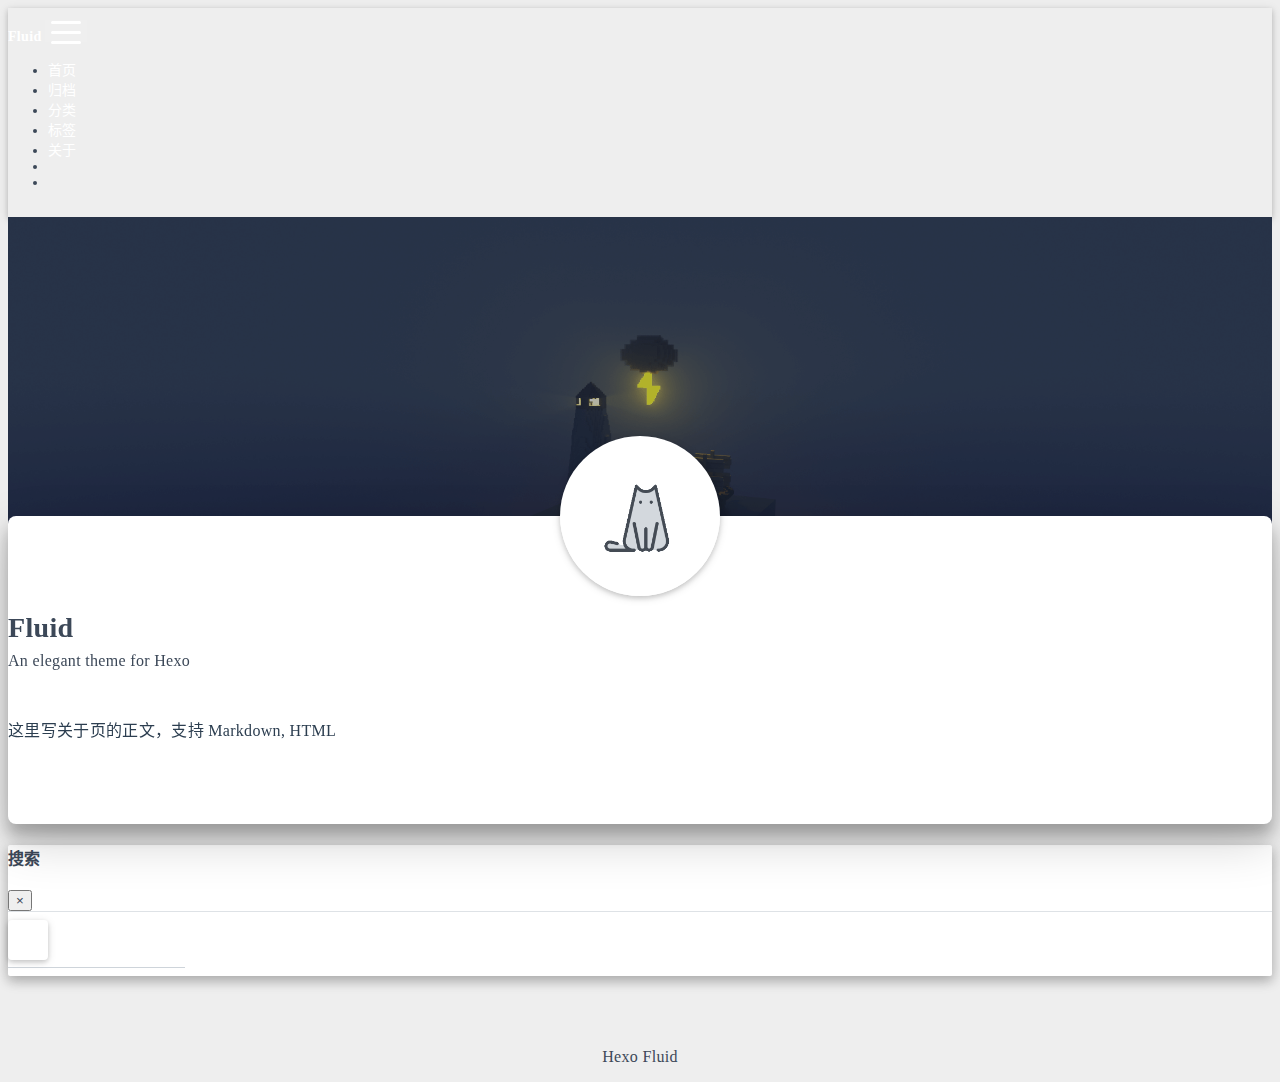
==== about/index.html @ c7fcbae7 "Site updated: 2025-04-04 10:59:00" ====
<!DOCTYPE html>
<html lang="zh-CN" data-default-color-scheme=auto>



<head>
  <meta charset="UTF-8">

  <link rel="apple-touch-icon" sizes="76x76" href="/img/fluid.png">
  <link rel="icon" href="/img/fluid.png">
  

  <meta name="viewport" content="width=device-width, initial-scale=1.0, maximum-scale=5.0, shrink-to-fit=no">
  <meta http-equiv="x-ua-compatible" content="ie=edge">
  
  <meta name="theme-color" content="#2f4154">
  <meta name="author" content="John Doe">
  <meta name="keywords" content="">
  
    <meta name="description" content="这里写关于页的正文，支持 Markdown, HTML">
<meta property="og:type" content="website">
<meta property="og:title" content="关于">
<meta property="og:url" content="http://lingchen0408.github.io/about/index.html">
<meta property="og:site_name" content="Hexo">
<meta property="og:description" content="这里写关于页的正文，支持 Markdown, HTML">
<meta property="og:locale" content="zh_CN">
<meta property="article:published_time" content="2020-02-23T11:20:33.000Z">
<meta property="article:modified_time" content="2025-04-04T02:58:49.029Z">
<meta property="article:author" content="John Doe">
<meta name="twitter:card" content="summary_large_image">
  
  
  
  <title>关于 - Hexo</title>

  <link  rel="stylesheet" href="https://lib.baomitu.com/twitter-bootstrap/4.6.1/css/bootstrap.min.css" />



  <link  rel="stylesheet" href="https://lib.baomitu.com/github-markdown-css/4.0.0/github-markdown.min.css" />

  <link  rel="stylesheet" href="https://lib.baomitu.com/hint.css/2.7.0/hint.min.css" />

  <link  rel="stylesheet" href="https://lib.baomitu.com/fancybox/3.5.7/jquery.fancybox.min.css" />



<!-- 主题依赖的图标库，不要自行修改 -->
<!-- Do not modify the link that theme dependent icons -->

<link rel="stylesheet" href="//at.alicdn.com/t/c/font_1749284_5i9bdhy70f8.css">



<link rel="stylesheet" href="//at.alicdn.com/t/c/font_1736178_k526ubmyhba.css">


<link  rel="stylesheet" href="/css/main.css" />


  <link id="highlight-css" rel="stylesheet" href="/css/highlight.css" />
  
    <link id="highlight-css-dark" rel="stylesheet" href="/css/highlight-dark.css" />
  




  <script id="fluid-configs">
    var Fluid = window.Fluid || {};
    Fluid.ctx = Object.assign({}, Fluid.ctx)
    var CONFIG = {"hostname":"lingchen0408.github.io","root":"/","version":"1.9.8","typing":{"enable":true,"typeSpeed":70,"cursorChar":"_","loop":false,"scope":[]},"anchorjs":{"enable":true,"element":"h1,h2,h3,h4,h5,h6","placement":"left","visible":"hover","icon":""},"progressbar":{"enable":true,"height_px":3,"color":"#29d","options":{"showSpinner":false,"trickleSpeed":100}},"code_language":{"enable":true,"default":"TEXT"},"copy_btn":true,"image_caption":{"enable":true},"image_zoom":{"enable":true,"img_url_replace":["",""]},"toc":{"enable":true,"placement":"right","headingSelector":"h1,h2,h3,h4,h5,h6","collapseDepth":0},"lazyload":{"enable":true,"loading_img":"/img/loading.gif","onlypost":false,"offset_factor":2},"web_analytics":{"enable":false,"follow_dnt":true,"baidu":null,"google":{"measurement_id":null},"tencent":{"sid":null,"cid":null},"leancloud":{"app_id":null,"app_key":null,"server_url":null,"path":"window.location.pathname","ignore_local":false},"umami":{"src":null,"website_id":null,"domains":null,"start_time":"2024-01-01T00:00:00.000Z","token":null,"api_server":null}},"search_path":"/local-search.xml","include_content_in_search":true};

    if (CONFIG.web_analytics.follow_dnt) {
      var dntVal = navigator.doNotTrack || window.doNotTrack || navigator.msDoNotTrack;
      Fluid.ctx.dnt = dntVal && (dntVal.startsWith('1') || dntVal.startsWith('yes') || dntVal.startsWith('on'));
    }
  </script>
  <script  src="/js/utils.js" ></script>
  <script  src="/js/color-schema.js" ></script>
  


  
<meta name="generator" content="Hexo 7.3.0"></head>


<body>
  

  <header>
    

<div class="header-inner" style="height: 60vh;">
  <nav id="navbar" class="navbar fixed-top  navbar-expand-lg navbar-dark scrolling-navbar">
  <div class="container">
    <a class="navbar-brand" href="/">
      <strong>Fluid</strong>
    </a>

    <button id="navbar-toggler-btn" class="navbar-toggler" type="button" data-toggle="collapse"
            data-target="#navbarSupportedContent"
            aria-controls="navbarSupportedContent" aria-expanded="false" aria-label="Toggle navigation">
      <div class="animated-icon"><span></span><span></span><span></span></div>
    </button>

    <!-- Collapsible content -->
    <div class="collapse navbar-collapse" id="navbarSupportedContent">
      <ul class="navbar-nav ml-auto text-center">
        
          
          
          
          
            <li class="nav-item">
              <a class="nav-link" href="/" target="_self">
                <i class="iconfont icon-home-fill"></i>
                <span>首页</span>
              </a>
            </li>
          
        
          
          
          
          
            <li class="nav-item">
              <a class="nav-link" href="/archives/" target="_self">
                <i class="iconfont icon-archive-fill"></i>
                <span>归档</span>
              </a>
            </li>
          
        
          
          
          
          
            <li class="nav-item">
              <a class="nav-link" href="/categories/" target="_self">
                <i class="iconfont icon-category-fill"></i>
                <span>分类</span>
              </a>
            </li>
          
        
          
          
          
          
            <li class="nav-item">
              <a class="nav-link" href="/tags/" target="_self">
                <i class="iconfont icon-tags-fill"></i>
                <span>标签</span>
              </a>
            </li>
          
        
          
          
          
          
            <li class="nav-item">
              <a class="nav-link" href="/about/" target="_self">
                <i class="iconfont icon-user-fill"></i>
                <span>关于</span>
              </a>
            </li>
          
        
        
          <li class="nav-item" id="search-btn">
            <a class="nav-link" target="_self" href="javascript:;" data-toggle="modal" data-target="#modalSearch" aria-label="Search">
              <i class="iconfont icon-search"></i>
            </a>
          </li>
          
        
        
          <li class="nav-item" id="color-toggle-btn">
            <a class="nav-link" target="_self" href="javascript:;" aria-label="Color Toggle">
              <i class="iconfont icon-dark" id="color-toggle-icon"></i>
            </a>
          </li>
        
      </ul>
    </div>
  </div>
</nav>

  

<div id="banner" class="banner" parallax=true
     style="background: url('/img/default.png') no-repeat center center; background-size: cover;">
  <div class="full-bg-img">
    <div class="mask flex-center" style="background-color: rgba(0, 0, 0, 0.3)">
      <div class="banner-text text-center fade-in-up">
        <div class="h2">
          
            <span id="subtitle" data-typed-text="关于"></span>
          
        </div>

        
      </div>

      
    </div>
  </div>
</div>

</div>

  </header>

  <main>
    
      <div class="container nopadding-x-md">
        <div id="board"
          >
          
            <div class="about-avatar">
              <img src="/img/avatar.png" srcset="/img/loading.gif" lazyload class="img-fluid" alt="avatar">
            </div>
          
          <div class="container">
            <div class="row">
              <div class="col-12 col-md-10 m-auto">
                

<div class="text-center">
  <div class="about-info">
    <div class="about-name">Fluid</div>
    <div class="about-intro">An elegant theme for Hexo</div>
    <div class="about-icons">
      
        
        
        
        <a href=https://github.com class="
           hint--bottom hint--rounded"
           aria-label="GitHub"
           target="_blank"
        >
          <i class="iconfont icon-github-fill" aria-hidden="true"></i>
          
        </a>
      
        
        
        
        <a href=https://douban.com class="
           hint--bottom hint--rounded"
           aria-label="豆瓣"
           target="_blank"
        >
          <i class="iconfont icon-douban-fill" aria-hidden="true"></i>
          
        </a>
      
        
        
        
        <a  class="qr-trigger
           "
           
           target="_self"
        >
          <i class="iconfont icon-wechat-fill" aria-hidden="true"></i>
          
            <img class="qr-img" src="/img/favicon.png" srcset="/img/loading.gif" lazyload alt="qrcode" />
          
        </a>
      
    </div>
  </div>
</div>

<article class="about-content page-content mt-5">
  <div class="markdown-body">
    <p>这里写关于页的正文，支持 Markdown, HTML</p>

  </div>

  
</article>





  



  



  



  



  





              </div>
            </div>
          </div>
        </div>
      </div>
    

    
      <a id="scroll-top-button" aria-label="TOP" href="#" role="button">
        <i class="iconfont icon-arrowup" aria-hidden="true"></i>
      </a>
    

    
      <div class="modal fade" id="modalSearch" tabindex="-1" role="dialog" aria-labelledby="ModalLabel"
     aria-hidden="true">
  <div class="modal-dialog modal-dialog-scrollable modal-lg" role="document">
    <div class="modal-content">
      <div class="modal-header text-center">
        <h4 class="modal-title w-100 font-weight-bold">搜索</h4>
        <button type="button" id="local-search-close" class="close" data-dismiss="modal" aria-label="Close">
          <span aria-hidden="true">&times;</span>
        </button>
      </div>
      <div class="modal-body mx-3">
        <div class="md-form mb-5">
          <input type="text" id="local-search-input" class="form-control validate">
          <label data-error="x" data-success="v" for="local-search-input">关键词</label>
        </div>
        <div class="list-group" id="local-search-result"></div>
      </div>
    </div>
  </div>
</div>

    

    
  </main>

  <footer>
    <div class="footer-inner">
  
    <div class="footer-content">
       <a href="https://hexo.io" target="_blank" rel="nofollow noopener"><span>Hexo</span></a> <i class="iconfont icon-love"></i> <a href="https://github.com/fluid-dev/hexo-theme-fluid" target="_blank" rel="nofollow noopener"><span>Fluid</span></a> 
    </div>
  
  
  
</div>

  </footer>

  <!-- Scripts -->
  
  <script  src="https://lib.baomitu.com/nprogress/0.2.0/nprogress.min.js" ></script>
  <link  rel="stylesheet" href="https://lib.baomitu.com/nprogress/0.2.0/nprogress.min.css" />

  <script>
    NProgress.configure({"showSpinner":false,"trickleSpeed":100})
    NProgress.start()
    window.addEventListener('load', function() {
      NProgress.done();
    })
  </script>


<script  src="https://lib.baomitu.com/jquery/3.6.4/jquery.min.js" ></script>
<script  src="https://lib.baomitu.com/twitter-bootstrap/4.6.1/js/bootstrap.min.js" ></script>
<script  src="/js/events.js" ></script>
<script  src="/js/plugins.js" ></script>


  <script  src="https://lib.baomitu.com/typed.js/2.0.12/typed.min.js" ></script>
  <script>
    (function (window, document) {
      var typing = Fluid.plugins.typing;
      var subtitle = document.getElementById('subtitle');
      if (!subtitle || !typing) {
        return;
      }
      var text = subtitle.getAttribute('data-typed-text');
      
        typing(text);
      
    })(window, document);
  </script>




  
    <script  src="/js/img-lazyload.js" ></script>
  




  <script src=https://lib.baomitu.com/clipboard.js/2.0.11/clipboard.min.js></script>

  <script>Fluid.plugins.codeWidget();</script>


  
<script>
  Fluid.utils.createScript('https://lib.baomitu.com/anchor-js/5.0.0/anchor.min.js', function() {
    window.anchors.options = {
      placement: CONFIG.anchorjs.placement,
      visible  : CONFIG.anchorjs.visible
    };
    if (CONFIG.anchorjs.icon) {
      window.anchors.options.icon = CONFIG.anchorjs.icon;
    }
    var el = (CONFIG.anchorjs.element || 'h1,h2,h3,h4,h5,h6').split(',');
    var res = [];
    for (var item of el) {
      res.push('.markdown-body > ' + item.trim());
    }
    if (CONFIG.anchorjs.placement === 'left') {
      window.anchors.options.class = 'anchorjs-link-left';
    }
    window.anchors.add(res.join(', '));

    Fluid.events.registerRefreshCallback(function() {
      if ('anchors' in window) {
        anchors.removeAll();
        var el = (CONFIG.anchorjs.element || 'h1,h2,h3,h4,h5,h6').split(',');
        var res = [];
        for (var item of el) {
          res.push('.markdown-body > ' + item.trim());
        }
        if (CONFIG.anchorjs.placement === 'left') {
          anchors.options.class = 'anchorjs-link-left';
        }
        anchors.add(res.join(', '));
      }
    });
  });
</script>


  
<script>
  Fluid.utils.createScript('https://lib.baomitu.com/fancybox/3.5.7/jquery.fancybox.min.js', function() {
    Fluid.plugins.fancyBox();
  });
</script>


  <script>Fluid.plugins.imageCaption();</script>

  <script  src="/js/local-search.js" ></script>





<!-- 主题的启动项，将它保持在最底部 -->
<!-- the boot of the theme, keep it at the bottom -->
<script  src="/js/boot.js" ></script>


  

  <noscript>
    <div class="noscript-warning">博客在允许 JavaScript 运行的环境下浏览效果更佳</div>
  </noscript>
</body>
</html>
---- css/main.css ----
.anchorjs-link {
  text-decoration: none !important;
  transition: opacity 0.2s ease-in-out;
}
.markdown-body h1:hover > .anchorjs-link,
h2:hover > .anchorjs-link,
h3:hover > .anchorjs-link,
h4:hover > .anchorjs-link,
h5:hover > .anchorjs-link,
h6:hover > .anchorjs-link {
  opacity: 1;
}
.banner {
  height: 100%;
  position: relative;
  overflow: hidden;
  cursor: default;
}
.banner .mask {
  position: absolute;
  width: 100%;
  height: 100%;
  background-color: rgba(0,0,0,0.3);
}
.banner[parallax="true"] {
  will-change: transform;
  -webkit-transform-style: preserve-3d;
  -webkit-backface-visibility: hidden;
  transition: transform 0.05s ease-out;
}
@media (max-width: 100vh) {
  .header-inner {
    max-height: 100vw;
  }
  #board {
    margin-top: -1rem !important;
  }
}
@media (max-width: 79.99vh) {
  .scroll-down-bar {
    display: none;
  }
}
#board {
  position: relative;
  margin-top: -2rem;
  padding: 3rem 0;
  background-color: var(--board-bg-color);
  transition: background-color 0.2s ease-in-out;
  border-radius: 0.5rem;
  z-index: 3;
  -webkit-box-shadow: 0 12px 15px 0 rgba(0,0,0,0.24), 0 17px 50px 0 rgba(0,0,0,0.19);
  box-shadow: 0 12px 15px 0 rgba(0,0,0,0.24), 0 17px 50px 0 rgba(0,0,0,0.19);
}
.code-widget {
  display: inline-block;
  background-color: transparent;
  font-size: 0.75rem;
  line-height: 1;
  font-weight: bold;
  padding: 0.3rem 0.1rem 0.1rem 0.1rem;
  position: absolute;
  right: 0.45rem;
  top: 0.15rem;
  z-index: 1;
}
.code-widget-light {
  color: #999;
}
.code-widget-dark {
  color: #bababa;
}
.copy-btn {
  cursor: pointer;
  user-select: none;
  -webkit-appearance: none;
  outline: none;
}
.copy-btn > i {
  font-size: 0.75rem !important;
  font-weight: 400;
  margin-right: 0.15rem;
  opacity: 0;
  transition: opacity 0.2s ease-in-out;
}
.markdown-body pre:hover > .copy-btn > i {
  opacity: 0.9;
}
.markdown-body pre:hover > .copy-btn,
.markdown-body pre:not(:hover) > .copy-btn {
  outline: none;
}
.license-box {
  background-color: rgba(27,31,35,0.05);
  transition: background-color 0.2s ease-in-out;
  border-radius: 4px;
  font-size: 0.9rem;
  overflow: hidden;
  padding: 1.25rem;
  position: relative;
  z-index: 1;
}
.license-box .license-icon {
  position: absolute;
  top: 50%;
  left: 100%;
}
.license-box .license-icon::after {
  content: "\e8e4";
  font-size: 12.5rem;
  line-height: 1;
  opacity: 0.1;
  position: relative;
  left: -0.85em;
  bottom: 0.5em;
  z-index: -1;
}
.license-box .license-title {
  margin-bottom: 1rem;
}
.license-box .license-title div:nth-child(1) {
  line-height: 1.2;
  margin-bottom: 0.25rem;
}
.license-box .license-title div:nth-child(2) {
  color: var(--sec-text-color);
  font-size: 0.8rem;
}
.license-box .license-meta {
  align-items: center;
  display: flex;
  flex-wrap: wrap;
  justify-content: flex-start;
}
.license-box .license-meta .license-meta-item {
  align-items: center;
  justify-content: center;
  margin-right: 1.5rem;
}
.license-box .license-meta .license-meta-item div:nth-child(1) {
  color: var(--sec-text-color);
  font-size: 0.8rem;
  font-weight: normal;
}
.license-box .license-meta .license-meta-item i.iconfont {
  font-size: 1rem;
}
@media (max-width: 575px) and (min-width: 425px) {
  .license-box .license-meta .license-meta-item {
    display: flex;
    justify-content: flex-start;
    flex-wrap: wrap;
    font-size: 0.8rem;
    flex: 0 0 50%;
    max-width: 50%;
    margin-right: 0;
  }
  .license-box .license-meta .license-meta-item div:nth-child(1) {
    margin-right: 0.5rem;
  }
  .license-box .license-meta .license-meta-date {
    order: -1;
  }
}
@media (max-width: 424px) {
  .license-box::after {
    top: -65px;
  }
  .license-box .license-meta {
    flex-direction: column;
    align-items: flex-start;
  }
  .license-box .license-meta .license-meta-item {
    display: flex;
    flex-wrap: wrap;
    font-size: 0.8rem;
  }
  .license-box .license-meta .license-meta-item div:nth-child(1) {
    margin-right: 0.5rem;
  }
}
.footer-inner {
  padding: 3rem 0 1rem 0;
  text-align: center;
}
.footer-inner > div:not(:first-child) {
  margin: 0.25rem 0;
  font-size: 0.85rem;
}
.footer-inner .statistics {
  display: flex;
  flex-direction: row;
  justify-content: center;
}
.footer-inner .statistics > span {
  flex: 1;
  margin: 0 0.25rem;
}
.footer-inner .statistics > *:nth-last-child(2):first-child {
  text-align: right;
}
.footer-inner .statistics > *:nth-last-child(2):first-child ~ * {
  text-align: left;
}
.footer-inner .beian {
  display: flex;
  flex-direction: row;
  justify-content: center;
}
.footer-inner .beian > * {
  margin: 0 0.25rem;
}
.footer-inner .beian-police {
  position: relative;
  overflow: hidden;
  display: inline-flex;
  align-items: center;
  justify-content: left;
}
.footer-inner .beian-police img {
  margin-right: 3px;
  width: 1rem;
  height: 1rem;
  margin-bottom: 0.1rem;
}
@media (max-width: 424px) {
  .footer-inner .statistics {
    flex-direction: column;
  }
  .footer-inner .statistics > *:nth-last-child(2):first-child {
    text-align: center;
  }
  .footer-inner .statistics > *:nth-last-child(2):first-child ~ * {
    text-align: center;
  }
  .footer-inner .beian {
    flex-direction: column;
  }
  .footer-inner .beian .beian-police {
    justify-content: center;
  }
  .footer-inner .beian > *:nth-last-child(2):first-child {
    text-align: center;
  }
  .footer-inner .beian > *:nth-last-child(2):first-child ~ * {
    text-align: center;
  }
}
sup > a::before,
.footnote-text::before {
  display: block;
  content: "";
  margin-top: -5rem;
  height: 5rem;
  width: 1px;
  visibility: hidden;
}
sup > a::before,
.footnote-text::before {
  display: inline-block;
}
.footnote-item::before {
  display: block;
  content: "";
  margin-top: -5rem;
  height: 5rem;
  width: 1px;
  visibility: hidden;
}
.footnote-list ol {
  list-style-type: none;
  counter-reset: sectioncounter;
  padding-left: 0.5rem;
  font-size: 0.95rem;
}
.footnote-list ol li:before {
  font-family: "Helvetica Neue", monospace, "Monaco";
  content: "[" counter(sectioncounter) "]";
  counter-increment: sectioncounter;
}
.footnote-list ol li+li {
  margin-top: 0.5rem;
}
.footnote-text {
  padding-left: 0.5em;
}
.navbar {
  background-color: transparent;
  font-size: 0.875rem;
  box-shadow: 0 2px 5px 0 rgba(0,0,0,0.16), 0 2px 10px 0 rgba(0,0,0,0.12);
  -webkit-box-shadow: 0 2px 5px 0 rgba(0,0,0,0.16), 0 2px 10px 0 rgba(0,0,0,0.12);
}
.navbar .navbar-brand {
  color: var(--navbar-text-color);
}
.navbar .navbar-toggler .animated-icon span {
  background-color: var(--navbar-text-color);
}
.navbar .nav-item .nav-link {
  display: block;
  color: var(--navbar-text-color);
  transition: color 0.2s ease-in-out, background-color 0.2s ease-in-out;
}
.navbar .nav-item .nav-link:hover {
  color: var(--link-hover-color);
}
.navbar .nav-item .nav-link:focus {
  color: var(--navbar-text-color);
}
.navbar .nav-item .nav-link i {
  font-size: 0.875rem;
  line-height: inherit;
}
.navbar .nav-item .nav-link i:only-child {
  margin: 0 0.2rem;
}
.navbar .navbar-toggler {
  border-width: 0;
  outline: 0;
}
.navbar.scrolling-navbar {
  will-change: background, padding;
  -webkit-transition: background 0.5s ease-in-out, padding 0.5s ease-in-out;
  transition: background 0.5s ease-in-out, padding 0.5s ease-in-out;
}
@media (min-width: 600px) {
  .navbar.scrolling-navbar {
    padding-top: 12px;
    padding-bottom: 12px;
  }
  .navbar.scrolling-navbar .navbar-nav > li {
    -webkit-transition-duration: 1s;
    transition-duration: 1s;
  }
}
.navbar.scrolling-navbar.top-nav-collapse {
  padding-top: 5px;
  padding-bottom: 5px;
}
.navbar .dropdown-menu {
  font-size: 0.875rem;
  color: var(--navbar-text-color);
  background-color: rgba(0,0,0,0.3);
  border: none;
  min-width: 8rem;
  -webkit-transition: background 0.5s ease-in-out, padding 0.5s ease-in-out;
  transition: background 0.5s ease-in-out, padding 0.5s ease-in-out;
}
@media (max-width: 991.98px) {
  .navbar .dropdown-menu {
    text-align: center;
  }
}
.navbar .dropdown-item {
  color: var(--navbar-text-color);
}
.navbar .dropdown-item:hover,
.navbar .dropdown-item:focus {
  color: var(--link-hover-color);
  background-color: rgba(0,0,0,0.1);
}
@media (min-width: 992px) {
  .navbar .dropdown:hover > .dropdown-menu {
    display: block;
  }
  .navbar .dropdown > .dropdown-toggle:active {
    pointer-events: none;
  }
  .navbar .dropdown-menu {
    top: 95%;
  }
}
.navbar .animated-icon {
  width: 30px;
  height: 20px;
  position: relative;
  margin: 0;
  -webkit-transform: rotate(0deg);
  -moz-transform: rotate(0deg);
  -o-transform: rotate(0deg);
  transform: rotate(0deg);
  -webkit-transition: 0.5s ease-in-out;
  -moz-transition: 0.5s ease-in-out;
  -o-transition: 0.5s ease-in-out;
  transition: 0.5s ease-in-out;
  cursor: pointer;
}
.navbar .animated-icon span {
  display: block;
  position: absolute;
  height: 3px;
  width: 100%;
  border-radius: 9px;
  opacity: 1;
  left: 0;
  -webkit-transform: rotate(0deg);
  -moz-transform: rotate(0deg);
  -o-transform: rotate(0deg);
  transform: rotate(0deg);
  -webkit-transition: 0.25s ease-in-out;
  -moz-transition: 0.25s ease-in-out;
  -o-transition: 0.25s ease-in-out;
  transition: 0.25s ease-in-out;
  background: #fff;
}
.navbar .animated-icon span:nth-child(1) {
  top: 0;
}
.navbar .animated-icon span:nth-child(2) {
  top: 10px;
}
.navbar .animated-icon span:nth-child(3) {
  top: 20px;
}
.navbar .animated-icon.open span:nth-child(1) {
  top: 11px;
  -webkit-transform: rotate(135deg);
  -moz-transform: rotate(135deg);
  -o-transform: rotate(135deg);
  transform: rotate(135deg);
}
.navbar .animated-icon.open span:nth-child(2) {
  opacity: 0;
  left: -60px;
}
.navbar .animated-icon.open span:nth-child(3) {
  top: 11px;
  -webkit-transform: rotate(-135deg);
  -moz-transform: rotate(-135deg);
  -o-transform: rotate(-135deg);
  transform: rotate(-135deg);
}
.navbar .dropdown-collapse,
.top-nav-collapse,
.navbar-col-show {
  background-color: var(--navbar-bg-color);
}
@media (max-width: 767px) {
  .navbar {
    font-size: 1rem;
    line-height: 2.5rem;
  }
}
.banner-text {
  color: var(--subtitle-color);
  max-width: calc(960px - 6rem);
  width: 80%;
  overflow-wrap: break-word;
}
.banner-text .typed-cursor {
  margin: 0 0.2rem;
}
@media (max-width: 767px) {
  #subtitle,
  .typed-cursor {
    font-size: 1.5rem;
  }
}
@media (max-width: 575px) {
  .banner-text {
    font-size: 0.9rem;
  }
  #subtitle,
  .typed-cursor {
    font-size: 1.35rem;
  }
}
.modal-dialog .modal-content {
  background-color: var(--board-bg-color);
  border: 0;
  border-radius: 0.125rem;
  -webkit-box-shadow: 0 5px 11px 0 rgba(0,0,0,0.18), 0 4px 15px 0 rgba(0,0,0,0.15);
  box-shadow: 0 5px 11px 0 rgba(0,0,0,0.18), 0 4px 15px 0 rgba(0,0,0,0.15);
}
.modal-dialog .modal-content .modal-header {
  border-bottom-color: var(--line-color);
  transition: border-bottom-color 0.2s ease-in-out;
}
.close {
  color: var(--text-color);
}
.close:hover {
  color: var(--link-hover-color);
}
.close:focus {
  outline: 0;
}
.modal-dialog .modal-content .modal-header {
  border-top-left-radius: 0.125rem;
  border-top-right-radius: 0.125rem;
  border-bottom: 1px solid #dee2e6;
}
.md-form {
  position: relative;
  margin-top: 1.5rem;
  margin-bottom: 1.5rem;
}
.md-form input[type] {
  -webkit-box-sizing: content-box;
  box-sizing: content-box;
  background-color: transparent;
  border: none;
  border-bottom: 1px solid #ced4da;
  border-radius: 0;
  outline: none;
  -webkit-box-shadow: none;
  box-shadow: none;
  transition: border-color 0.15s ease-in-out, box-shadow 0.15s ease-in-out, -webkit-box-shadow 0.15s ease-in-out;
}
.md-form input[type]:focus:not([readonly]) {
  border-bottom: 1px solid #4285f4;
  -webkit-box-shadow: 0 1px 0 0 #4285f4;
  box-shadow: 0 1px 0 0 #4285f4;
}
.md-form input[type]:focus:not([readonly]) + label {
  color: #4285f4;
}
.md-form input[type].valid,
.md-form input[type]:focus.valid {
  border-bottom: 1px solid #00c851;
  -webkit-box-shadow: 0 1px 0 0 #00c851;
  box-shadow: 0 1px 0 0 #00c851;
}
.md-form input[type].valid + label,
.md-form input[type]:focus.valid + label {
  color: #00c851;
}
.md-form input[type].invalid,
.md-form input[type]:focus.invalid {
  border-bottom: 1px solid #f44336;
  -webkit-box-shadow: 0 1px 0 0 #f44336;
  box-shadow: 0 1px 0 0 #f44336;
}
.md-form input[type].invalid + label,
.md-form input[type]:focus.invalid + label {
  color: #f44336;
}
.md-form input[type].validate {
  margin-bottom: 2.5rem;
}
.md-form input[type].form-control {
  height: auto;
  padding: 0.6rem 0 0.4rem 0;
  margin: 0 0 0.5rem 0;
  color: var(--text-color);
  background-color: transparent;
  border-radius: 0;
}
.md-form label {
  font-size: 0.8rem;
  position: absolute;
  top: -1rem;
  left: 0;
  color: #757575;
  cursor: text;
  transition: color 0.2s ease-out;
}
.modal-open[style] {
  padding-right: 0 !important;
  overflow: auto;
}
.modal-open[style] #navbar[style] {
  padding-right: 1rem !important;
}
#nprogress .bar {
  height: 3px !important;
  background-color: #29d !important;
}
#nprogress .peg {
  box-shadow: 0 0 14px #29d, 0 0 8px #29d !important;
}
@media (max-width: 575px) {
  #nprogress .bar {
    display: none;
  }
}
.noscript-warning {
  background-color: #f55;
  color: #fff;
  font-family: sans-serif;
  font-size: 1rem;
  font-weight: bold;
  position: fixed;
  left: 0;
  bottom: 0;
  text-align: center;
  width: 100%;
  z-index: 99;
}
.pagination {
  margin-top: 3rem;
  justify-content: center;
}
.pagination .space {
  align-self: flex-end;
}
.pagination .page-number,
.pagination .current,
.pagination .extend {
  outline: 0;
  border: 0;
  background-color: transparent;
  font-size: 0.9rem;
  padding: 0.5rem 0.75rem;
  line-height: 1.25;
  border-radius: 0.125rem;
}
.pagination .page-number {
  margin: 0 0.05rem;
}
.pagination .page-number:hover,
.pagination .current {
  transition: background-color 0.2s ease-in-out;
  background-color: var(--link-hover-bg-color);
}
.qr-trigger {
  cursor: pointer;
  position: relative;
}
.qr-trigger:hover .qr-img {
  display: block;
  transition: all 0.3s;
}
.qr-img {
  max-width: 12rem;
  position: absolute;
  right: -5.25rem;
  z-index: 99;
  display: none;
  border-radius: 0.2rem;
  background-color: transparent;
  box-shadow: 0 0 20px -5px rgba(158,158,158,0.2);
}
.scroll-down-bar {
  position: absolute;
  width: 100%;
  height: 6rem;
  text-align: center;
  cursor: pointer;
  bottom: 0;
}
.scroll-down-bar i.iconfont {
  font-size: 2rem;
  font-weight: bold;
  display: inline-block;
  position: relative;
  padding-top: 2rem;
  color: var(--subtitle-color);
  transform: translateZ(0);
  animation: scroll-down 1.5s infinite;
}
#scroll-top-button {
  position: fixed;
  z-index: 99;
  background: var(--board-bg-color);
  transition: background-color 0.2s ease-in-out, bottom 0.3s ease;
  border-radius: 4px;
  min-width: 40px;
  min-height: 40px;
  bottom: -60px;
  outline: none;
  display: flex;
  display: -webkit-flex;
  align-items: center;
  box-shadow: 0 2px 5px 0 rgba(0,0,0,0.16), 0 2px 10px 0 rgba(0,0,0,0.12);
}
#scroll-top-button i {
  font-size: 32px;
  margin: auto;
  color: var(--sec-text-color);
}
#scroll-top-button:hover i,
#scroll-top-button:active i {
  animation-name: scroll-top;
  animation-duration: 1s;
  animation-delay: 0.1s;
  animation-timing-function: ease-in-out;
  animation-iteration-count: infinite;
  animation-fill-mode: forwards;
  animation-direction: alternate;
}
#local-search-result .search-list-title {
  border-left: 3px solid #0d47a1;
}
#local-search-result .search-list-content {
  padding: 0 1.25rem;
}
#local-search-result .search-word {
  color: #ff4500;
}
#toc {
  visibility: hidden;
}
.toc-header {
  margin-bottom: 0.5rem;
  font-weight: bold;
  line-height: 1.2;
}
.toc-header,
.toc-header > i {
  font-size: 1.25rem;
}
.toc-body {
  max-height: 75vh;
  overflow-y: auto;
  overflow: -moz-scrollbars-none;
  -ms-overflow-style: none;
}
.toc-body ol {
  list-style: none;
  padding-inline-start: 1rem;
}
.toc-body::-webkit-scrollbar {
  display: none;
}
.tocbot-list {
  position: relative;
}
.tocbot-list ol {
  list-style: none;
  padding-left: 1rem;
}
.tocbot-list a {
  font-size: 0.95rem;
}
.tocbot-link {
  color: var(--text-color);
}
.tocbot-active-link {
  font-weight: bold;
  color: var(--link-hover-color);
}
.tocbot-is-collapsed {
  max-height: 0;
}
.tocbot-is-collapsible {
  overflow: hidden;
  transition: all 0.3s ease-in-out;
}
.toc-list-item {
  white-space: nowrap;
  overflow: hidden;
  text-overflow: ellipsis;
}
.toc-list-item.is-active-li::before {
  height: 1rem;
  margin: 0.25rem 0;
  visibility: visible;
}
.toc-list-item::before {
  width: 0.15rem;
  height: 0.2rem;
  position: absolute;
  left: 0.25rem;
  content: "";
  border-radius: 2px;
  margin: 0.65rem 0;
  background: var(--link-hover-color);
  visibility: hidden;
  transition: height 0.1s ease-in-out, margin 0.1s ease-in-out, visibility 0.1s ease-in-out;
}
.sidebar {
  position: -webkit-sticky;
  position: sticky;
  top: 2rem;
  padding: 3rem 0;
}
html {
  font-size: 16px;
  letter-spacing: 0.02em;
}
html,
body {
  height: 100%;
  font-family: var(--font-family-sans-serif);
  overflow-wrap: break-word;
}
body {
  transition: color 0.2s ease-in-out, background-color 0.2s ease-in-out;
  background-color: var(--body-bg-color);
  color: var(--text-color);
  -webkit-font-smoothing: antialiased;
  -moz-osx-font-smoothing: grayscale;
}
body a {
  color: var(--text-color);
  text-decoration: none;
  cursor: pointer;
  transition: color 0.2s ease-in-out, background-color 0.2s ease-in-out;
}
body a:hover {
  color: var(--link-hover-color);
  text-decoration: none;
  transition: color 0.2s ease-in-out, background-color 0.2s ease-in-out;
}
code {
  color: inherit;
}
table {
  font-size: inherit;
  color: var(--post-text-color);
}
img[lazyload] {
  object-fit: cover;
}
*[align="left"] {
  text-align: left;
}
*[align="center"] {
  text-align: center;
}
*[align="right"] {
  text-align: right;
}
::-webkit-scrollbar {
  width: 6px;
  height: 6px;
}
::-webkit-scrollbar-thumb {
  background-color: var(--scrollbar-color);
  border-radius: 6px;
}
::-webkit-scrollbar-thumb:hover {
  background-color: var(--scrollbar-hover-color);
}
::-webkit-scrollbar-corner {
  background-color: transparent;
}
label {
  margin-bottom: 0;
}
i.iconfont {
  font-size: 1em;
  line-height: 1;
}
:root {
  --color-mode: "light";
  --body-bg-color: #eee;
  --board-bg-color: #fff;
  --text-color: #3c4858;
  --sec-text-color: #718096;
  --post-text-color: #2c3e50;
  --post-heading-color: #1a202c;
  --post-link-color: #0366d6;
  --link-hover-color: #30a9de;
  --link-hover-bg-color: #f8f9fa;
  --line-color: #eaecef;
  --navbar-bg-color: #2f4154;
  --navbar-text-color: #fff;
  --subtitle-color: #fff;
  --scrollbar-color: #c4c6c9;
  --scrollbar-hover-color: #a6a6a6;
  --button-bg-color: transparent;
  --button-hover-bg-color: #f2f3f5;
  --highlight-bg-color: #f6f8fa;
  --inlinecode-bg-color: rgba(175,184,193,0.2);
  --fold-title-color: #3c4858;
  --fold-border-color: #eaecef;
}
@media (prefers-color-scheme: dark) {
  :root {
    --color-mode: "dark";
  }
  :root:not([data-user-color-scheme]) {
    --body-bg-color: #181c27;
    --board-bg-color: #252d38;
    --text-color: #c4c6c9;
    --sec-text-color: #a7a9ad;
    --post-text-color: #c4c6c9;
    --post-heading-color: #c4c6c9;
    --post-link-color: #1589e9;
    --link-hover-color: #30a9de;
    --link-hover-bg-color: #364151;
    --line-color: #435266;
    --navbar-bg-color: #1f3144;
    --navbar-text-color: #d0d0d0;
    --subtitle-color: #d0d0d0;
    --scrollbar-color: #687582;
    --scrollbar-hover-color: #9da8b3;
    --button-bg-color: transparent;
    --button-hover-bg-color: #46647e;
    --highlight-bg-color: #303030;
    --inlinecode-bg-color: rgba(99,110,123,0.4);
    --fold-title-color: #c4c6c9;
    --fold-border-color: #435266;
  }
  :root:not([data-user-color-scheme]) img {
    -webkit-filter: brightness(0.9);
    filter: brightness(0.9);
    transition: filter 0.2s ease-in-out;
  }
  :root:not([data-user-color-scheme]) .license-box {
    background-color: rgba(62,75,94,0.35);
    transition: background-color 0.2s ease-in-out;
  }
  :root:not([data-user-color-scheme]) .gt-comment-admin .gt-comment-content {
    background-color: transparent;
    transition: background-color 0.2s ease-in-out;
  }
}
@media not print {
  [data-user-color-scheme="dark"] {
    --body-bg-color: #181c27;
    --board-bg-color: #252d38;
    --text-color: #c4c6c9;
    --sec-text-color: #a7a9ad;
    --post-text-color: #c4c6c9;
    --post-heading-color: #c4c6c9;
    --post-link-color: #1589e9;
    --link-hover-color: #30a9de;
    --link-hover-bg-color: #364151;
    --line-color: #435266;
    --navbar-bg-color: #1f3144;
    --navbar-text-color: #d0d0d0;
    --subtitle-color: #d0d0d0;
    --scrollbar-color: #687582;
    --scrollbar-hover-color: #9da8b3;
    --button-bg-color: transparent;
    --button-hover-bg-color: #46647e;
    --highlight-bg-color: #303030;
    --inlinecode-bg-color: rgba(99,110,123,0.4);
    --fold-title-color: #c4c6c9;
    --fold-border-color: #435266;
  }
  [data-user-color-scheme="dark"] img {
    -webkit-filter: brightness(0.9);
    filter: brightness(0.9);
    transition: filter 0.2s ease-in-out;
  }
  [data-user-color-scheme="dark"] .license-box {
    background-color: rgba(62,75,94,0.35);
    transition: background-color 0.2s ease-in-out;
  }
  [data-user-color-scheme="dark"] .gt-comment-admin .gt-comment-content {
    background-color: transparent;
    transition: background-color 0.2s ease-in-out;
  }
}
@media print {
  :root {
    --color-mode: "light";
  }
}
.fade-in-up {
  -webkit-animation-name: fade-in-up;
  animation-name: fade-in-up;
}
.hidden-mobile {
  display: block;
}
.visible-mobile {
  display: none;
}
@media (max-width: 575px) {
  .hidden-mobile {
    display: none;
  }
  .visible-mobile {
    display: block;
  }
}
.nomargin-x {
  margin-left: 0 !important;
  margin-right: 0 !important;
}
.nopadding-x {
  padding-left: 0 !important;
  padding-right: 0 !important;
}
@media (max-width: 767px) {
  .nopadding-x-md {
    padding-left: 0 !important;
    padding-right: 0 !important;
  }
}
.flex-center {
  display: -webkit-box;
  display: -ms-flexbox;
  display: flex;
  -webkit-box-align: center;
  -ms-flex-align: center;
  align-items: center;
  -webkit-box-pack: center;
  -ms-flex-pack: center;
  justify-content: center;
  height: 100%;
}
.hover-with-bg {
  display: inline-block;
  line-height: 1;
}
.hover-with-bg:hover {
  background-color: var(--link-hover-bg-color);
  transition-duration: 0.2s;
  transition-timing-function: ease-in-out;
  border-radius: 0.2rem;
}
@-moz-keyframes fade-in-up {
  from {
    opacity: 0;
    -webkit-transform: translate3d(0, 100%, 0);
    transform: translate3d(0, 100%, 0);
  }
  to {
    opacity: 1;
    -webkit-transform: translate3d(0, 0, 0);
    transform: translate3d(0, 0, 0);
  }
}
@-webkit-keyframes fade-in-up {
  from {
    opacity: 0;
    -webkit-transform: translate3d(0, 100%, 0);
    transform: translate3d(0, 100%, 0);
  }
  to {
    opacity: 1;
    -webkit-transform: translate3d(0, 0, 0);
    transform: translate3d(0, 0, 0);
  }
}
@-o-keyframes fade-in-up {
  from {
    opacity: 0;
    -webkit-transform: translate3d(0, 100%, 0);
    transform: translate3d(0, 100%, 0);
  }
  to {
    opacity: 1;
    -webkit-transform: translate3d(0, 0, 0);
    transform: translate3d(0, 0, 0);
  }
}
@keyframes fade-in-up {
  from {
    opacity: 0;
    -webkit-transform: translate3d(0, 100%, 0);
    transform: translate3d(0, 100%, 0);
  }
  to {
    opacity: 1;
    -webkit-transform: translate3d(0, 0, 0);
    transform: translate3d(0, 0, 0);
  }
}
@-moz-keyframes scroll-down {
  0% {
    opacity: 0.8;
    top: 0;
  }
  50% {
    opacity: 0.4;
    top: -1em;
  }
  100% {
    opacity: 0.8;
    top: 0;
  }
}
@-webkit-keyframes scroll-down {
  0% {
    opacity: 0.8;
    top: 0;
  }
  50% {
    opacity: 0.4;
    top: -1em;
  }
  100% {
    opacity: 0.8;
    top: 0;
  }
}
@-o-keyframes scroll-down {
  0% {
    opacity: 0.8;
    top: 0;
  }
  50% {
    opacity: 0.4;
    top: -1em;
  }
  100% {
    opacity: 0.8;
    top: 0;
  }
}
@keyframes scroll-down {
  0% {
    opacity: 0.8;
    top: 0;
  }
  50% {
    opacity: 0.4;
    top: -1em;
  }
  100% {
    opacity: 0.8;
    top: 0;
  }
}
@-moz-keyframes scroll-top {
  0% {
    -webkit-transform: translateY(0);
    transform: translateY(0);
  }
  50% {
    -webkit-transform: translateY(-0.35rem);
    transform: translateY(-0.35rem);
  }
  100% {
    -webkit-transform: translateY(0);
    transform: translateY(0);
  }
}
@-webkit-keyframes scroll-top {
  0% {
    -webkit-transform: translateY(0);
    transform: translateY(0);
  }
  50% {
    -webkit-transform: translateY(-0.35rem);
    transform: translateY(-0.35rem);
  }
  100% {
    -webkit-transform: translateY(0);
    transform: translateY(0);
  }
}
@-o-keyframes scroll-top {
  0% {
    -webkit-transform: translateY(0);
    transform: translateY(0);
  }
  50% {
    -webkit-transform: translateY(-0.35rem);
    transform: translateY(-0.35rem);
  }
  100% {
    -webkit-transform: translateY(0);
    transform: translateY(0);
  }
}
@keyframes scroll-top {
  0% {
    -webkit-transform: translateY(0);
    transform: translateY(0);
  }
  50% {
    -webkit-transform: translateY(-0.35rem);
    transform: translateY(-0.35rem);
  }
  100% {
    -webkit-transform: translateY(0);
    transform: translateY(0);
  }
}
@media print {
  header,
  footer,
  .side-col,
  #scroll-top-button,
  .post-prevnext,
  #comments {
    display: none !important;
  }
  .markdown-body a:not([href^='#']):not([href^='javascript:']):not(.print-no-link)::after {
    content: ' (' attr(href) ')';
    font-size: 0.8rem;
    color: var(--post-text-color);
    opacity: 0.8;
  }
  .markdown-body > h1,
  .markdown-body h2 {
    border-bottom-color: transparent !important;
  }
  .markdown-body > h1,
  .markdown-body h2,
  .markdown-body h3,
  .markdown-body h4,
  .markdown-body h5,
  .markdown-body h6 {
    margin-top: 1.25em !important;
    margin-bottom: 0.25em !important;
  }
  .markdown-body [data-anchorjs-icon]::after {
    display: none;
  }
  .markdown-body figure.highlight table,
  .markdown-body figure.highlight tbody,
  .markdown-body figure.highlight tr,
  .markdown-body figure.highlight td.code,
  .markdown-body figure.highlight td.code pre {
    width: 100% !important;
    display: block !important;
  }
  .markdown-body figure.highlight pre > code {
    white-space: pre-wrap;
  }
  .markdown-body figure.highlight .gutter,
  .markdown-body figure.highlight .code-widget {
    display: none !important;
  }
  .post-metas a {
    text-decoration: none;
  }
}
@media not print {
  #seo-header {
    display: none;
  }
}
.index-card {
  margin-bottom: 2.5rem;
}
.index-img img {
  display: block;
  width: 100%;
  height: 10rem;
  object-fit: cover;
  box-shadow: 0 5px 11px 0 rgba(0,0,0,0.18), 0 4px 15px 0 rgba(0,0,0,0.15);
  border-radius: 0.25rem;
  background-color: transparent;
}
.index-info {
  display: flex;
  flex-direction: column;
  justify-content: space-between;
  padding-top: 0.5rem;
  padding-bottom: 0.5rem;
}
.index-header {
  color: var(--text-color);
  font-size: 1.5rem;
  font-weight: bold;
  line-height: 1.4;
  white-space: nowrap;
  overflow: hidden;
  text-overflow: ellipsis;
  margin-bottom: 0.25rem;
}
.index-header .index-pin {
  color: var(--text-color);
  font-size: 1.5rem;
  margin-right: 0.15rem;
}
.index-btm {
  color: var(--sec-text-color);
}
.index-btm a {
  color: var(--sec-text-color);
}
.index-excerpt {
  color: var(--sec-text-color);
  margin: 0.5rem 0;
  height: calc(1.4rem * 3);
  overflow: hidden;
  display: flex;
}
.index-excerpt > div {
  width: 100%;
  line-height: 1.4rem;
  word-break: break-word;
  display: -webkit-box;
  -webkit-box-orient: vertical;
  -webkit-line-clamp: 3;
}
.index-excerpt__noimg {
  height: auto;
  max-height: calc(1.4rem * 3);
}
@media (max-width: 767px) {
  .index-info {
    padding-top: 1.25rem;
  }
  .index-header {
    font-size: 1.25rem;
    white-space: normal;
    overflow: hidden;
    word-break: break-word;
    display: -webkit-box;
    -webkit-box-orient: vertical;
    -webkit-line-clamp: 2;
  }
  .index-header .index-pin {
    font-size: 1.25rem;
  }
  .index-excerpt {
    height: auto;
    max-height: calc(1.4rem * 3);
    margin: 0.25rem 0;
  }
}
#valine.v[data-class=v] .status-bar,
#valine.v[data-class=v] .veditor,
#valine.v[data-class=v] .vinput,
#valine.v[data-class=v] .vbtn,
#valine.v[data-class=v] p,
#valine.v[data-class=v] pre code {
  color: var(--text-color);
}
#valine.v[data-class=v] .vinput::placeholder {
  color: var(--sec-text-color);
}
#valine.v[data-class=v] .vicon {
  fill: var(--text-color);
}
.gt-container .gt-comment-content:hover {
  -webkit-box-shadow: none;
  box-shadow: none;
}
.gt-container .gt-comment-body {
  color: var(--text-color) !important;
  transition: color 0.2s ease-in-out;
}
#remark-km423lmfdslkm34-back {
  z-index: 1030;
}
#remark-km423lmfdslkm34-node {
  z-index: 1031;
}
.markdown-body .highlight pre,
.markdown-body pre {
  padding: 1.45rem 1rem;
}
.markdown-body pre code.hljs {
  padding: 0;
}
.markdown-body pre[class*="language-"] {
  padding-top: 1.45rem;
  padding-bottom: 1.45rem;
  padding-right: 1rem;
  line-height: 1.5;
  margin-bottom: 1rem;
}
.markdown-body .code-wrapper {
  position: relative;
  border-radius: 4px;
  margin-bottom: 1rem;
}
.markdown-body .hljs,
.markdown-body .highlight pre,
.markdown-body .code-wrapper pre,
.markdown-body figure.highlight td.gutter {
  transition: color 0.2s ease-in-out, background-color 0.2s ease-in-out;
  background-color: var(--highlight-bg-color);
}
pre[class*=language-].line-numbers {
  position: initial;
}
figure {
  margin: 1rem 0;
}
figure.highlight {
  position: relative;
}
figure.highlight table {
  border: 0;
  margin: 0;
  width: auto;
  border-radius: 4px;
}
figure.highlight td {
  border: 0;
  padding: 0;
}
figure.highlight tr {
  border: 0;
}
figure.highlight td.code {
  width: 100%;
}
figure.highlight td.gutter {
  display: table-cell;
  position: -webkit-sticky;
  position: sticky;
  left: 0;
  z-index: 1;
}
figure.highlight td.gutter pre {
  text-align: right;
  padding: 0 0.75rem;
  border-radius: initial;
  border-right: 1px solid #999;
}
figure.highlight td.gutter pre span.line {
  color: #999;
}
figure.highlight td.code > pre {
  border-top-left-radius: 0;
  border-bottom-left-radius: 0;
}
.markdown-body {
  font-size: 1rem;
  line-height: 1.6;
  font-family: var(--font-family-sans-serif);
  margin-bottom: 2rem;
  color: var(--post-text-color);
}
.markdown-body > h1,
.markdown-body h2 {
  border-bottom-color: var(--line-color);
}
.markdown-body > h1,
.markdown-body h2,
.markdown-body h3,
.markdown-body h4,
.markdown-body h5,
.markdown-body h6 {
  color: var(--post-heading-color);
  transition: color 0.2s ease-in-out, border-bottom-color 0.2s ease-in-out;
  font-weight: bold;
  margin-bottom: 0.75em;
  margin-top: 2em;
}
.markdown-body > h1::before,
.markdown-body h2::before,
.markdown-body h3::before,
.markdown-body h4::before,
.markdown-body h5::before,
.markdown-body h6::before {
  display: block;
  content: "";
  margin-top: -5rem;
  height: 5rem;
  width: 1px;
  visibility: hidden;
}
.markdown-body > h1:focus,
.markdown-body h2:focus,
.markdown-body h3:focus,
.markdown-body h4:focus,
.markdown-body h5:focus,
.markdown-body h6:focus {
  outline: none;
}
.markdown-body a {
  color: var(--post-link-color);
}
.markdown-body strong {
  font-weight: bold;
}
.markdown-body code {
  tab-size: 4;
  background-color: var(--inlinecode-bg-color);
  transition: background-color 0.2s ease-in-out;
}
.markdown-body table tr {
  background-color: var(--board-bg-color);
  transition: background-color 0.2s ease-in-out;
}
.markdown-body table tr:nth-child(2n) {
  background-color: var(--board-bg-color);
  transition: background-color 0.2s ease-in-out;
}
.markdown-body table th,
.markdown-body table td {
  border-color: var(--line-color);
  transition: border-color 0.2s ease-in-out;
}
.markdown-body pre {
  font-size: 85% !important;
}
.markdown-body pre .mermaid {
  text-align: center;
}
.markdown-body pre .mermaid > svg {
  min-width: 100%;
}
.markdown-body p > img,
.markdown-body p > a > img,
.markdown-body figure > img,
.markdown-body figure > a > img {
  max-width: 90%;
  margin: 1.5rem auto;
  display: block;
  box-shadow: 0 5px 11px 0 rgba(0,0,0,0.18), 0 4px 15px 0 rgba(0,0,0,0.15);
  border-radius: 4px;
  background-color: transparent;
}
.markdown-body blockquote {
  color: var(--sec-text-color);
}
.markdown-body details {
  cursor: pointer;
}
.markdown-body details summary {
  outline: none;
}
hr,
.markdown-body hr {
  background-color: initial;
  border-top: 1px solid var(--line-color);
  transition: border-top-color 0.2s ease-in-out;
}
.markdown-body hr {
  height: 0;
  margin: 2rem 0;
}
.markdown-body figcaption.image-caption {
  font-size: 0.8rem;
  color: var(--post-text-color);
  opacity: 0.65;
  line-height: 1;
  margin: -0.75rem auto 2rem;
  text-align: center;
}
.markdown-body figcaption:not(.image-caption) {
  display: none;
}
.post-content,
post-custom {
  box-sizing: border-box;
  padding-left: 10%;
  padding-right: 10%;
}
@media (max-width: 767px) {
  .post-content,
  post-custom {
    padding-left: 2rem;
    padding-right: 2rem;
  }
  .page-content,
  .post-content {
    overflow: hidden;
  }
}
@media (max-width: 424px) {
  .post-content,
  post-custom {
    padding-left: 1rem;
    padding-right: 1rem;
  }
  .page-content,
  .post-content {
    overflow: hidden;
  }
  .anchorjs-link-left {
    opacity: 0 !important;
  }
}
.page-content strong,
.post-content strong {
  font-weight: bold;
}
.page-content > *:nth-child(2),
.post-content > *:nth-child(2) {
  margin-top: 0;
}
.page-content img,
.post-content img {
  object-fit: cover;
  max-width: 100%;
}
.post-metas {
  display: flex;
  flex-wrap: wrap;
  font-size: 0.9rem;
}
.post-meta > *:not(.hover-with-bg) {
  margin-right: 0.2rem;
}
.post-prevnext {
  display: flex;
  flex-wrap: wrap;
  justify-content: space-between;
  font-size: 0.9rem;
  margin-left: -0.35rem;
  margin-right: -0.35rem;
}
.post-prevnext .post-prev,
.post-prevnext .post-next {
  display: flex;
  padding-left: 0;
  padding-right: 0;
}
.post-prevnext .post-prev i,
.post-prevnext .post-next i {
  font-size: 1.5rem;
}
.post-prevnext .post-prev a,
.post-prevnext .post-next a {
  display: flex;
  align-items: center;
}
.post-prevnext .post-prev .hidden-mobile,
.post-prevnext .post-next .hidden-mobile {
  display: -webkit-box;
  -webkit-box-orient: vertical;
  -webkit-line-clamp: 2;
  text-overflow: ellipsis;
  overflow: hidden;
}
@media (max-width: 575px) {
  .post-prevnext .post-prev .hidden-mobile,
  .post-prevnext .post-next .hidden-mobile {
    display: none;
  }
}
.post-prevnext .post-prev:hover i,
.post-prevnext .post-prev:active i,
.post-prevnext .post-next:hover i,
.post-prevnext .post-next:active i {
  -webkit-animation-duration: 1s;
  animation-duration: 1s;
  -webkit-animation-delay: 0.1s;
  animation-delay: 0.1s;
  -webkit-animation-timing-function: ease-in-out;
  animation-timing-function: ease-in-out;
  -webkit-animation-iteration-count: infinite;
  animation-iteration-count: infinite;
  -webkit-animation-fill-mode: forwards;
  animation-fill-mode: forwards;
  -webkit-animation-direction: alternate;
  animation-direction: alternate;
}
.post-prevnext .post-prev:hover i,
.post-prevnext .post-prev:active i {
  -webkit-animation-name: post-prev-anim;
  animation-name: post-prev-anim;
}
.post-prevnext .post-next:hover i,
.post-prevnext .post-next:active i {
  -webkit-animation-name: post-next-anim;
  animation-name: post-next-anim;
}
.post-prevnext .post-next {
  justify-content: flex-end;
}
.post-prevnext .fa-chevron-left {
  margin-right: 0.5rem;
}
.post-prevnext .fa-chevron-right {
  margin-left: 0.5rem;
}
#seo-header {
  color: var(--post-heading-color);
  font-weight: bold;
  margin-top: 0.5em;
  margin-bottom: 0.75em;
  border-bottom-color: var(--line-color);
  border-bottom-style: solid;
  border-bottom-width: 2px;
  line-height: 1.5;
}
.custom,
#comments {
  margin-top: 2rem;
}
#comments noscript {
  display: block;
  text-align: center;
  padding: 2rem 0;
}
.visitors {
  font-size: 0.8em;
  padding: 0.45rem;
  float: right;
}
a.fancybox:hover {
  text-decoration: none;
}
mjx-container,
.mjx-container {
  overflow-x: auto;
  overflow-y: hidden !important;
  padding: 0.5em 0;
}
mjx-container:focus,
.mjx-container:focus,
mjx-container svg:focus,
.mjx-container svg:focus {
  outline: none;
}
.mjx-char {
  line-height: 1;
}
.katex-block {
  overflow-x: auto;
}
.katex,
.mjx-mrow {
  white-space: pre-wrap !important;
}
.footnote-ref [class*=hint--][aria-label]:after {
  max-width: 12rem;
  white-space: nowrap;
  overflow: hidden;
  text-overflow: ellipsis;
}
@-moz-keyframes post-prev-anim {
  0% {
    -webkit-transform: translateX(0);
    transform: translateX(0);
  }
  50% {
    -webkit-transform: translateX(-0.35rem);
    transform: translateX(-0.35rem);
  }
  100% {
    -webkit-transform: translateX(0);
    transform: translateX(0);
  }
}
@-webkit-keyframes post-prev-anim {
  0% {
    -webkit-transform: translateX(0);
    transform: translateX(0);
  }
  50% {
    -webkit-transform: translateX(-0.35rem);
    transform: translateX(-0.35rem);
  }
  100% {
    -webkit-transform: translateX(0);
    transform: translateX(0);
  }
}
@-o-keyframes post-prev-anim {
  0% {
    -webkit-transform: translateX(0);
    transform: translateX(0);
  }
  50% {
    -webkit-transform: translateX(-0.35rem);
    transform: translateX(-0.35rem);
  }
  100% {
    -webkit-transform: translateX(0);
    transform: translateX(0);
  }
}
@keyframes post-prev-anim {
  0% {
    -webkit-transform: translateX(0);
    transform: translateX(0);
  }
  50% {
    -webkit-transform: translateX(-0.35rem);
    transform: translateX(-0.35rem);
  }
  100% {
    -webkit-transform: translateX(0);
    transform: translateX(0);
  }
}
@-moz-keyframes post-next-anim {
  0% {
    -webkit-transform: translateX(0);
    transform: translateX(0);
  }
  50% {
    -webkit-transform: translateX(0.35rem);
    transform: translateX(0.35rem);
  }
  100% {
    -webkit-transform: translateX(0);
    transform: translateX(0);
  }
}
@-webkit-keyframes post-next-anim {
  0% {
    -webkit-transform: translateX(0);
    transform: translateX(0);
  }
  50% {
    -webkit-transform: translateX(0.35rem);
    transform: translateX(0.35rem);
  }
  100% {
    -webkit-transform: translateX(0);
    transform: translateX(0);
  }
}
@-o-keyframes post-next-anim {
  0% {
    -webkit-transform: translateX(0);
    transform: translateX(0);
  }
  50% {
    -webkit-transform: translateX(0.35rem);
    transform: translateX(0.35rem);
  }
  100% {
    -webkit-transform: translateX(0);
    transform: translateX(0);
  }
}
@keyframes post-next-anim {
  0% {
    -webkit-transform: translateX(0);
    transform: translateX(0);
  }
  50% {
    -webkit-transform: translateX(0.35rem);
    transform: translateX(0.35rem);
  }
  100% {
    -webkit-transform: translateX(0);
    transform: translateX(0);
  }
}
.fold {
  margin: 1rem 0;
  border: 0.5px solid var(--fold-border-color);
  position: relative;
  clear: both;
  border-radius: 0.125rem;
}
.fold .fold-title {
  color: var(--fold-title-color);
  padding: 0.5rem 0.75rem;
  font-size: 0.9rem;
  font-weight: bold;
  border-radius: 0.125rem;
}
.fold .fold-title:not(.collapsed) > .fold-arrow {
  transform: rotate(90deg);
  transform-origin: center center;
}
.fold .fold-title .fold-arrow {
  display: inline-block;
  margin-right: 0.35rem;
  transition: transform 0.3s ease-out;
}
.fold .fold-content {
  padding: 1rem 1rem;
}
.fold .fold-content > *:last-child {
  margin-bottom: 0;
}
.fold-default,
.fold-secondary {
  background-color: rgba(187,187,187,0.25);
}
.fold-primary {
  background-color: rgba(183,160,224,0.25);
}
.fold-info {
  background-color: rgba(160,197,228,0.25);
}
.fold-success {
  background-color: rgba(174,220,174,0.25);
}
.fold-warning {
  background-color: rgba(248,214,166,0.25);
}
.fold-danger {
  background-color: rgba(236,169,167,0.25);
}
.fold-light {
  background-color: rgba(254,254,254,0.25);
}
.note {
  padding: 0.75rem;
  border-left: 0.35rem solid;
  border-radius: 0.25rem;
  margin: 1.5rem 0;
  color: var(--text-color);
  transition: color 0.2s ease-in-out;
  font-size: 0.9rem;
}
.note a {
  color: var(--text-color);
  transition: color 0.2s ease-in-out;
}
.note *:last-child {
  margin-bottom: 0;
}
.note-default,
.note-secondary {
  background-color: rgba(187,187,187,0.25);
  border-color: #777;
}
.note-primary {
  background-color: rgba(183,160,224,0.25);
  border-color: #6f42c1;
}
.note-success {
  background-color: rgba(174,220,174,0.25);
  border-color: #5cb85c;
}
.note-danger {
  background-color: rgba(236,169,167,0.25);
  border-color: #d9534f;
}
.note-warning {
  background-color: rgba(248,214,166,0.25);
  border-color: #f0ad4e;
}
.note-info {
  background-color: rgba(160,197,228,0.25);
  border-color: #428bca;
}
.note-light {
  background-color: rgba(254,254,254,0.25);
  border-color: #0f0f0f;
}
.label {
  display: inline;
  border-radius: 3px;
  font-size: 85%;
  margin: 0;
  padding: 0.2em 0.4em;
  color: var(--text-color);
  transition: color 0.2s ease-in-out;
}
.label-default,
.label-secondary {
  background-color: rgba(187,187,187,0.25);
}
.label-primary {
  background-color: rgba(183,160,224,0.25);
}
.label-info {
  background-color: rgba(160,197,228,0.25);
}
.label-success {
  background-color: rgba(174,220,174,0.25);
}
.label-warning {
  background-color: rgba(248,214,166,0.25);
}
.label-danger {
  background-color: rgba(236,169,167,0.25);
}
.markdown-body .btn {
  border: 1px solid var(--line-color);
  background-color: var(--button-bg-color);
  color: var(--text-color);
  transition: color 0.2s ease-in-out, background 0.2s ease-in-out, border-color 0.2s ease-in-out;
  border-radius: 0.25rem;
  display: inline-block;
  font-size: 0.875em;
  line-height: 2;
  padding: 0 0.75rem;
  margin-bottom: 1rem;
}
.markdown-body .btn:hover {
  background-color: var(--button-hover-bg-color);
  text-decoration: none;
}
.group-image-container {
  margin: 1.5rem auto;
}
.group-image-container img {
  margin: 0 auto;
  border-radius: 3px;
  background-color: transparent;
  box-shadow: 0 3px 9px 0 rgba(0,0,0,0.15), 0 3px 9px 0 rgba(0,0,0,0.15);
}
.group-image-row {
  margin-bottom: 0.5rem;
  display: flex;
  justify-content: center;
}
.group-image-wrap {
  flex: 1;
  display: flex;
  justify-content: center;
}
.group-image-wrap:not(:last-child) {
  margin-right: 0.25rem;
}
input[type=checkbox] {
  margin: 0 0.2em 0.2em 0;
  vertical-align: middle;
}
.list-group a ~ p.h5 {
  margin-top: 1rem;
}
.list-group-item {
  display: flex;
  background-color: transparent;
  border: 0;
}
.list-group-item time {
  flex: 0 0 5rem;
}
.list-group-item .list-group-item-title {
  white-space: nowrap;
  overflow: hidden;
  text-overflow: ellipsis;
}
@media (max-width: 575px) {
  .list-group-item {
    font-size: 0.95rem;
    padding: 0.5rem 0.75rem;
  }
  .list-group-item time {
    flex: 0 0 4rem;
  }
}
.list-group-item-action {
  color: var(--text-color);
}
.list-group-item-action:focus,
.list-group-item-action:hover {
  color: var(--link-hover-color);
  background-color: var(--link-hover-bg-color);
}
.about-avatar {
  position: relative;
  margin: -8rem auto 1rem;
  width: 10rem;
  height: 10rem;
  z-index: 3;
}
.about-avatar img {
  width: 100%;
  height: 100%;
  border-radius: 50%;
  background-color: transparent;
  object-fit: cover;
  box-shadow: 0 2px 5px 0 rgba(0,0,0,0.16), 0 2px 10px 0 rgba(0,0,0,0.12);
}
.about-info > div {
  margin-bottom: 0.5rem;
}
.about-name {
  font-size: 1.75rem;
  font-weight: bold;
}
.about-intro {
  font-size: 1rem;
}
.about-icons > a:not(:last-child) {
  margin-right: 0.5rem;
}
.about-icons > a > i {
  font-size: 1.5rem;
}
.category-bar .category-list {
  max-height: 85vh;
  overflow-y: auto;
  overflow-x: hidden;
}
.category-bar .category-list::-webkit-scrollbar {
  display: none;
}
.category-bar .category-list > .category-sub > a {
  font-weight: bold;
  font-size: 1.2rem;
}
.category-bar .category-list .category-item-action i {
  margin: 0;
}
.category-bar .category-list .category-subitem.list-group-item {
  padding-left: 0.5rem;
  padding-right: 0;
}
.category-bar .category-list .category-collapse .category-post-list {
  margin-top: 0.25rem;
  margin-bottom: 0.5rem;
}
.category-bar .category-list .category-collapse .category-post {
  font-size: 0.9rem;
  line-height: 1.75;
}
.category-bar .category-list .category-item-action:hover {
  background-color: initial;
}
.category-bar .list-group-item {
  padding: 0;
}
.category-bar .list-group-item.active {
  color: var(--link-hover-color);
  background-color: initial;
  font-weight: bold;
  font-family: "iconfont";
  font-style: normal;
  -webkit-font-smoothing: antialiased;
}
.category-bar .list-group-item.active::before {
  content: "\e61f";
  font-weight: initial;
  margin-right: 0.25rem;
}
.category-bar .list-group-count {
  margin-left: 0.2rem;
  margin-right: 0.2rem;
  font-size: 0.9em;
}
.category-bar .list-group-item-action:focus,
.category-bar .list-group-item-action:hover {
  background-color: initial;
}
.category-chains {
  display: flex;
  flex-wrap: wrap;
}
.category-chains > *:not(:last-child) {
  margin-right: 1em;
}
.category:not(:last-child) {
  margin-bottom: 1rem;
}
.category .category-item,
.category .category-subitem {
  font-weight: bold;
  display: flex;
  align-items: center;
}
.category .category-item {
  font-size: 1.25rem;
}
.category .category-subitem {
  font-size: 1.1rem;
}
.category .category-collapse {
  padding-left: 1.25rem;
  width: 100%;
}
.category .category-count {
  font-size: 0.9rem;
  font-weight: initial;
  min-width: 1.3em;
  line-height: 1.3em;
  display: flex;
  align-items: center;
}
.category .category-count i {
  padding-right: 0.25rem;
}
.category .category-count span {
  width: 2rem;
}
.category .category-post {
  white-space: nowrap;
  overflow: hidden;
  text-overflow: ellipsis;
}
.category .category-item-action:not(.collapsed) > i {
  transform: rotate(90deg);
  transform-origin: center center;
}
.category .category-item-action i {
  transition: transform 0.3s ease-out;
  display: inline-block;
  margin-left: 0.25rem;
}
.category .category-item-action .category:hover {
  z-index: 1;
  color: var(--link-hover-color);
  text-decoration: none;
  background-color: var(--link-hover-bg-color);
}
.category .row {
  margin-left: 0;
  margin-right: 0;
}
.tagcloud {
  padding: 1rem 5%;
}
.tagcloud a {
  display: inline-block;
  padding: 0.5rem;
}
.tagcloud a:hover {
  color: var(--link-hover-color) !important;
}
.links .card {
  box-shadow: none;
  min-width: 33%;
  background-color: transparent;
  border: 0;
}
.links .card-body {
  margin: 1rem 0;
  padding: 1rem;
  border-radius: 0.3rem;
  display: block;
  width: 100%;
  height: 100%;
}
.links .card-body:hover .link-avatar {
  transform: scale(1.1);
}
.links .card-content {
  display: flex;
  flex-wrap: nowrap;
  width: 100%;
  height: 3.5rem;
}
.link-avatar {
  flex: none;
  width: 3rem;
  height: 3rem;
  margin-right: 0.75rem;
  object-fit: cover;
  transition-duration: 0.2s;
  transition-timing-function: ease-in-out;
}
.link-avatar img {
  width: 100%;
  height: 100%;
  border-radius: 50%;
  background-color: transparent;
  object-fit: cover;
}
.link-text {
  flex: 1;
  display: grid;
  flex-direction: column;
  line-height: 1.5;
}
.link-title {
  overflow: hidden;
  text-overflow: ellipsis;
  white-space: nowrap;
  color: var(--text-color);
  font-weight: bold;
}
.link-intro {
  max-height: 2rem;
  font-size: 0.85rem;
  line-height: 1.2;
  color: var(--sec-text-color);
  display: -webkit-box;
  -webkit-box-orient: vertical;
  -webkit-line-clamp: 2;
  text-overflow: ellipsis;
  overflow: hidden;
}
@media (max-width: 767px) {
  .links {
    display: flex;
    flex-direction: column;
    justify-content: center;
    align-items: center;
  }
  .links .card {
    padding-left: 2rem;
    padding-right: 2rem;
  }
}
@media (min-width: 768px) {
  .link-text:only-child {
    margin-left: 1rem;
  }
}
---- css/highlight.css ----
pre code.hljs {
  display: block;
  overflow-x: auto;
  padding: 1em
}
code.hljs {
  padding: 3px 5px
}
/*!
  Theme: GitHub
  Description: Light theme as seen on github.com
  Author: github.com
  Maintainer: @Hirse
  Updated: 2021-05-15

  Outdated base version: https://github.com/primer/github-syntax-light
  Current colors taken from GitHub's CSS
*/
.hljs {
  color: #24292e;
  background: #ffffff
}
.hljs-doctag,
.hljs-keyword,
.hljs-meta .hljs-keyword,
.hljs-template-tag,
.hljs-template-variable,
.hljs-type,
.hljs-variable.language_ {
  /* prettylights-syntax-keyword */
  color: #d73a49
}
.hljs-title,
.hljs-title.class_,
.hljs-title.class_.inherited__,
.hljs-title.function_ {
  /* prettylights-syntax-entity */
  color: #6f42c1
}
.hljs-attr,
.hljs-attribute,
.hljs-literal,
.hljs-meta,
.hljs-number,
.hljs-operator,
.hljs-variable,
.hljs-selector-attr,
.hljs-selector-class,
.hljs-selector-id {
  /* prettylights-syntax-constant */
  color: #005cc5
}
.hljs-regexp,
.hljs-string,
.hljs-meta .hljs-string {
  /* prettylights-syntax-string */
  color: #032f62
}
.hljs-built_in,
.hljs-symbol {
  /* prettylights-syntax-variable */
  color: #e36209
}
.hljs-comment,
.hljs-code,
.hljs-formula {
  /* prettylights-syntax-comment */
  color: #6a737d
}
.hljs-name,
.hljs-quote,
.hljs-selector-tag,
.hljs-selector-pseudo {
  /* prettylights-syntax-entity-tag */
  color: #22863a
}
.hljs-subst {
  /* prettylights-syntax-storage-modifier-import */
  color: #24292e
}
.hljs-section {
  /* prettylights-syntax-markup-heading */
  color: #005cc5;
  font-weight: bold
}
.hljs-bullet {
  /* prettylights-syntax-markup-list */
  color: #735c0f
}
.hljs-emphasis {
  /* prettylights-syntax-markup-italic */
  color: #24292e;
  font-style: italic
}
.hljs-strong {
  /* prettylights-syntax-markup-bold */
  color: #24292e;
  font-weight: bold
}
.hljs-addition {
  /* prettylights-syntax-markup-inserted */
  color: #22863a;
  background-color: #f0fff4
}
.hljs-deletion {
  /* prettylights-syntax-markup-deleted */
  color: #b31d28;
  background-color: #ffeef0
}
.hljs-char.escape_,
.hljs-link,
.hljs-params,
.hljs-property,
.hljs-punctuation,
.hljs-tag {
  /* purposely ignored */
  
}
---- css/highlight-dark.css ----
pre code.hljs {
  display: block;
  overflow-x: auto;
  padding: 1em
}
code.hljs {
  padding: 3px 5px
}
/*

Dark style from softwaremaniacs.org (c) Ivan Sagalaev <Maniac@SoftwareManiacs.Org>

*/
.hljs {
  color: #ddd;
  background: #303030
}
.hljs-keyword,
.hljs-selector-tag,
.hljs-literal,
.hljs-section,
.hljs-link {
  color: white
}
.hljs-subst {
  /* default */
  
}
.hljs-string,
.hljs-title,
.hljs-name,
.hljs-type,
.hljs-attribute,
.hljs-symbol,
.hljs-bullet,
.hljs-built_in,
.hljs-addition,
.hljs-variable,
.hljs-template-tag,
.hljs-template-variable {
  color: #d88
}
.hljs-comment,
.hljs-quote,
.hljs-deletion,
.hljs-meta {
  color: #979797
}
.hljs-keyword,
.hljs-selector-tag,
.hljs-literal,
.hljs-title,
.hljs-section,
.hljs-doctag,
.hljs-type,
.hljs-name,
.hljs-strong {
  font-weight: bold
}
.hljs-emphasis {
  font-style: italic
}
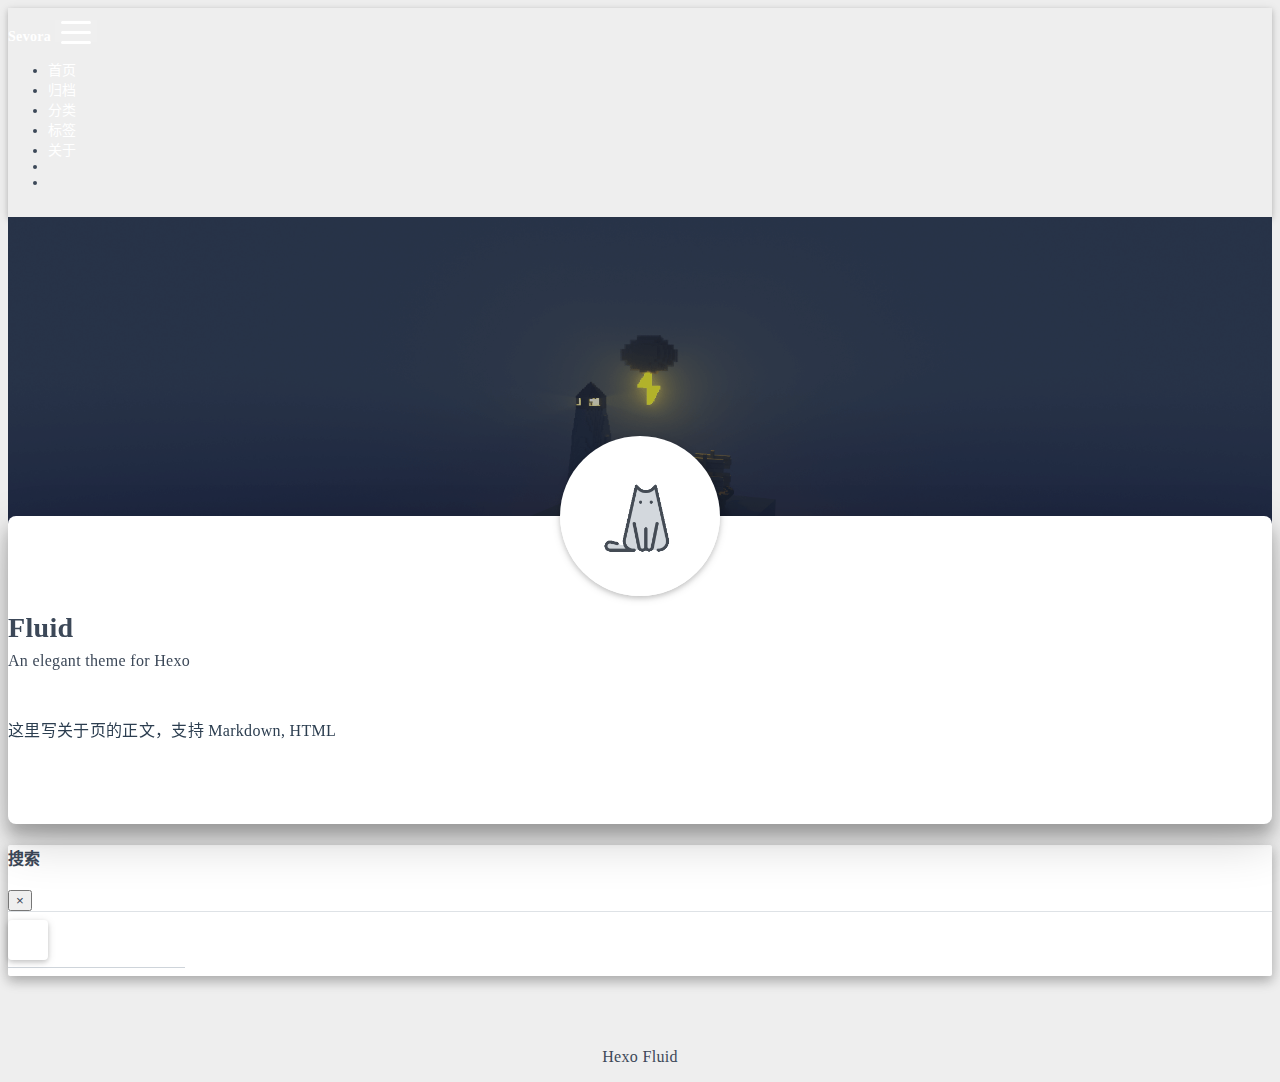
==== commit ee89a750: "Site updated: 2025-04-04 11:16:10" ====
--- a/about/index.html
+++ b/about/index.html
@@ -71,7 +71,7 @@
   <script id="fluid-configs">
     var Fluid = window.Fluid || {};
     Fluid.ctx = Object.assign({}, Fluid.ctx)
-    var CONFIG = {"hostname":"lingchen0408.github.io","root":"/","version":"1.9.8","typing":{"enable":true,"typeSpeed":70,"cursorChar":"_","loop":false,"scope":[]},"anchorjs":{"enable":true,"element":"h1,h2,h3,h4,h5,h6","placement":"left","visible":"hover","icon":""},"progressbar":{"enable":true,"height_px":3,"color":"#29d","options":{"showSpinner":false,"trickleSpeed":100}},"code_language":{"enable":true,"default":"TEXT"},"copy_btn":true,"image_caption":{"enable":true},"image_zoom":{"enable":true,"img_url_replace":["",""]},"toc":{"enable":true,"placement":"right","headingSelector":"h1,h2,h3,h4,h5,h6","collapseDepth":0},"lazyload":{"enable":true,"loading_img":"/img/loading.gif","onlypost":false,"offset_factor":2},"web_analytics":{"enable":false,"follow_dnt":true,"baidu":null,"google":{"measurement_id":null},"tencent":{"sid":null,"cid":null},"leancloud":{"app_id":null,"app_key":null,"server_url":null,"path":"window.location.pathname","ignore_local":false},"umami":{"src":null,"website_id":null,"domains":null,"start_time":"2024-01-01T00:00:00.000Z","token":null,"api_server":null}},"search_path":"/local-search.xml","include_content_in_search":true};
+    var CONFIG = {"hostname":"lingchen0408.github.io","root":"/","version":"1.9.8","typing":{"enable":true,"typeSpeed":70,"cursorChar":"_","loop":false,"scope":[]},"anchorjs":{"enable":true,"element":"h1,h2,h3,h4,h5,h6","placement":"left","visible":"hover","icon":""},"progressbar":{"enable":true,"height_px":3,"color":"#29d","options":{"showSpinner":false,"trickleSpeed":100}},"code_language":{"enable":true,"default":"TEXT"},"copy_btn":true,"image_caption":{"enable":true},"image_zoom":{"enable":true,"img_url_replace":["",""]},"toc":{"enable":true,"placement":"right","headingSelector":"h1,h2,h3,h4,h5,h6","collapseDepth":0},"lazyload":{"enable":true,"loading_img":"/img/loading.gif","onlypost":false,"offset_factor":2},"web_analytics":{"enable":true,"follow_dnt":true,"baidu":null,"google":{"measurement_id":null},"tencent":{"sid":null,"cid":null},"leancloud":{"app_id":"PTVADn1JMiuhkaZERcJenFaX-gzGzoHsz","app_key":"HWeOebkty7KB7hrpgNCVDsEZ","server_url":null,"path":"window.location.pathname","ignore_local":false},"umami":{"src":null,"website_id":null,"domains":null,"start_time":"2024-01-01T00:00:00.000Z","token":null,"api_server":null}},"search_path":"/local-search.xml","include_content_in_search":true};
 
     if (CONFIG.web_analytics.follow_dnt) {
       var dntVal = navigator.doNotTrack || window.doNotTrack || navigator.msDoNotTrack;
@@ -82,6 +82,19 @@
   <script  src="/js/color-schema.js" ></script>
   
 
+  
+
+  
+
+  
+
+  
+
+  
+    
+  
+
+
 
   
 <meta name="generator" content="Hexo 7.3.0"></head>
@@ -97,7 +110,7 @@
   <nav id="navbar" class="navbar fixed-top  navbar-expand-lg navbar-dark scrolling-navbar">
   <div class="container">
     <a class="navbar-brand" href="/">
-      <strong>Fluid</strong>
+      <strong>Sevora</strong>
     </a>
 
     <button id="navbar-toggler-btn" class="navbar-toggler" type="button" data-toggle="collapse"
@@ -464,6 +477,8 @@
 
   <script>Fluid.plugins.imageCaption();</script>
 
+  <script defer src="/js/leancloud.js" ></script>
+
   <script  src="/js/local-search.js" ></script>
 
 
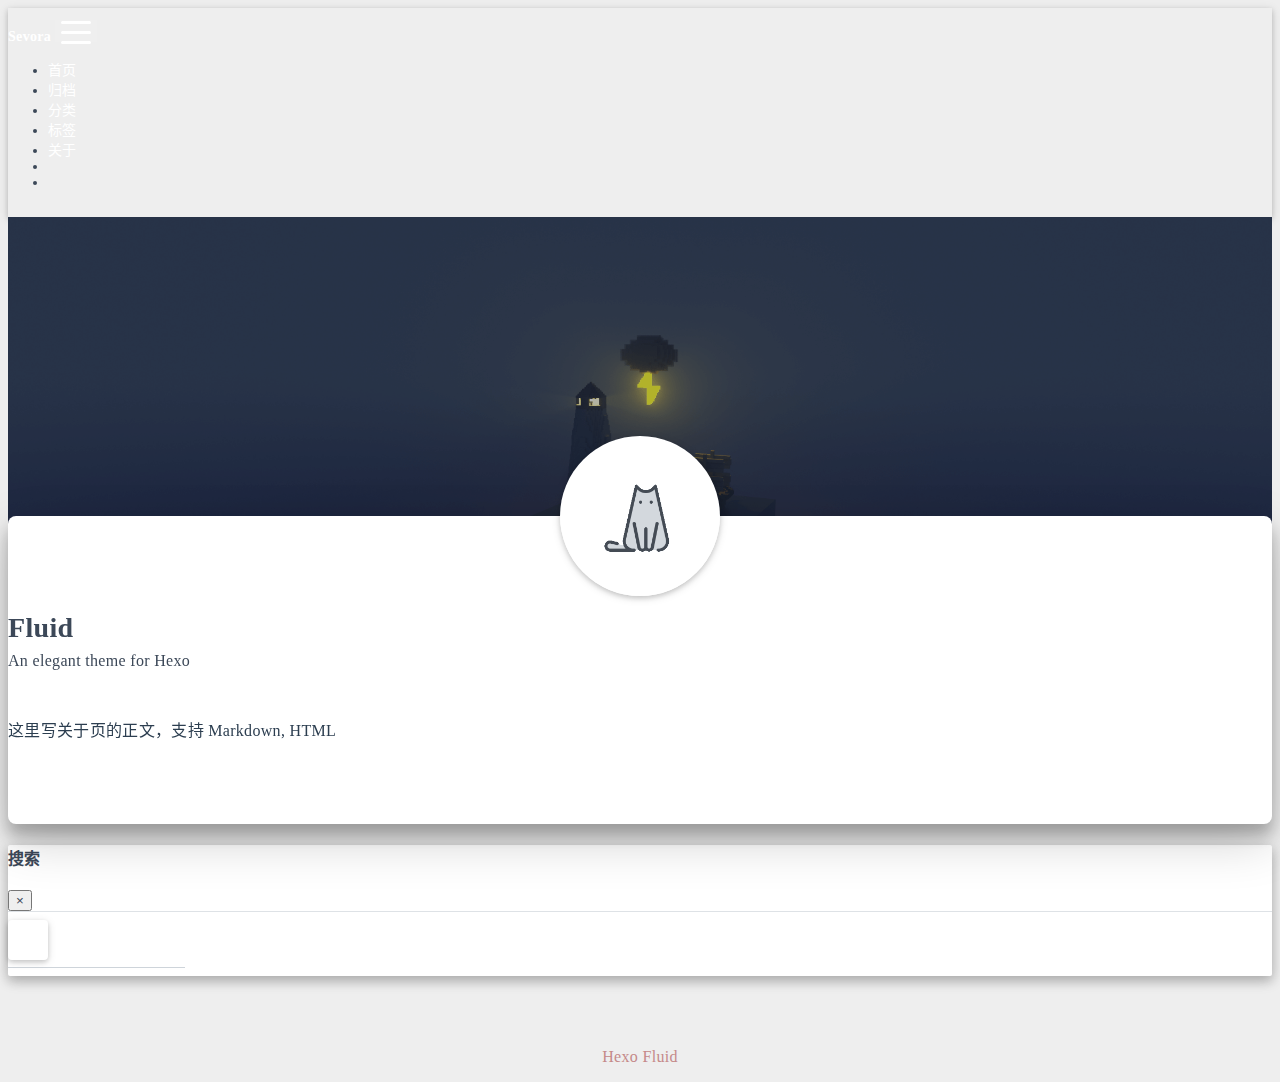
==== commit 350a02e7: "Site updated: 2025-04-04 16:15:53" ====
--- a/about/index.html
+++ b/about/index.html
@@ -65,6 +65,13 @@
     <link id="highlight-css-dark" rel="stylesheet" href="/css/highlight-dark.css" />
   
 
+
+
+  
+<link rel="stylesheet" href="/css/glassBg.css">
+<link rel="stylesheet" href="/css/sign.css">
+<link rel="stylesheet" href="/css/part-text.css">
+<link rel="stylesheet" href="/css/scrollAnimation.css">
 
 
 
--- a/css/glassBg.css
+++ b/css/glassBg.css
@@ -0,0 +1,13 @@
+#board {
+    -webkit-backdrop-filter: blur(15px);
+    backdrop-filter: blur(15px);
+}
+
+#toc {
+    padding: 10px;
+    top: 4rem;
+    background-color: var(--board-bg-color);
+    border-radius: 10px;
+    -webkit-backdrop-filter: blur(15px);
+    backdrop-filter: blur(15px);
+}--- a/css/sign.css
+++ b/css/sign.css
@@ -0,0 +1,22 @@
+.svg {
+    width: 250pt;
+    height: 50pt;
+}
+
+.svg path {
+    stroke: white;
+    stroke-width: 1pt;
+    stroke-linecap: round;
+    stroke-dasharray: var(--l);
+    stroke-dashoffset: var(--l);
+    fill: none;
+    fill-rule: nonzero;
+    animation: stroke 25s forwards;
+    -webkit-animation: stroke 25s forwards;
+}
+
+@keyframes stroke {
+    to {
+        stroke-dashoffset: 0;
+    }
+}--- a/css/part-text.css
+++ b/css/part-text.css
@@ -0,0 +1,19 @@
+footer {
+    color: #c58989 !important;
+}
+
+footer span {
+    color: #c58989 !important;
+}
+
+.beian {
+    color: #c58989 !important;
+}
+
+.beian span {
+    color: #c58989 !important;
+}
+
+.beian a {
+    color: #c58989 !important;
+}--- a/css/scrollAnimation.css
+++ b/css/scrollAnimation.css
@@ -0,0 +1,10 @@
+.index-card {
+    transition: all 0.5s;
+    transform: scale(calc(1.5 - 0.5 * var(--state)));
+    opacity: var(--state);
+    margin-bottom: 2rem;
+}
+
+.index-img img {
+    margin: 20px 0;
+}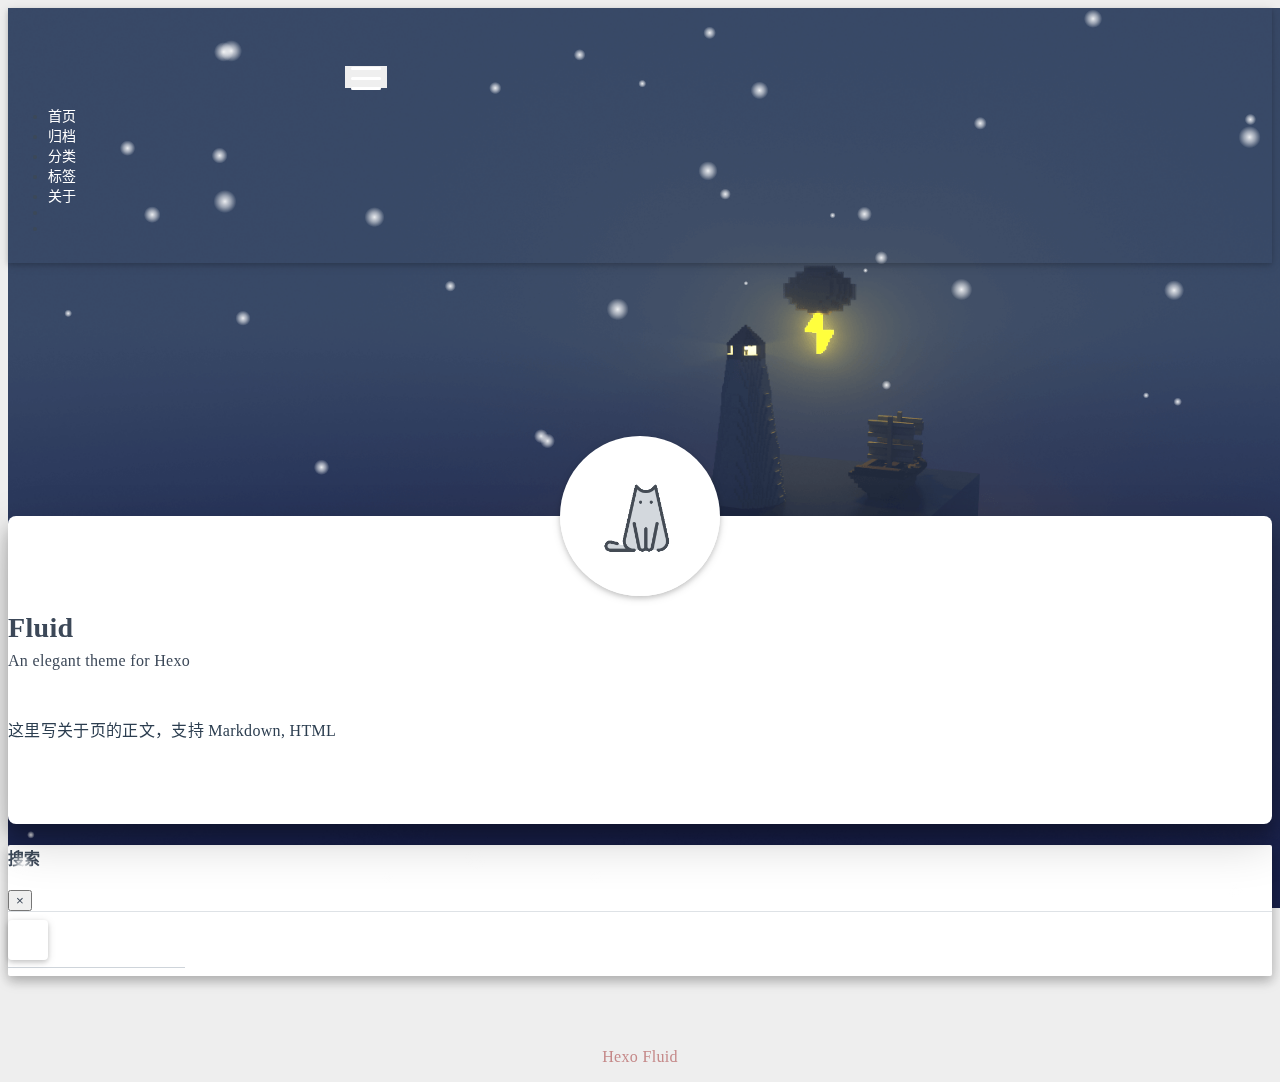
==== commit 365ac49d: "Site updated: 2025-04-04 17:29:57" ====
--- a/about/index.html
+++ b/about/index.html
@@ -16,24 +16,24 @@
   <meta http-equiv="x-ua-compatible" content="ie=edge">
   
   <meta name="theme-color" content="#2f4154">
-  <meta name="author" content="John Doe">
+  <meta name="author" content="七秒钟的记忆">
   <meta name="keywords" content="">
   
     <meta name="description" content="这里写关于页的正文，支持 Markdown, HTML">
 <meta property="og:type" content="website">
 <meta property="og:title" content="关于">
 <meta property="og:url" content="http://lingchen0408.github.io/about/index.html">
-<meta property="og:site_name" content="Hexo">
+<meta property="og:site_name" content="Sevora-Blog">
 <meta property="og:description" content="这里写关于页的正文，支持 Markdown, HTML">
 <meta property="og:locale" content="zh_CN">
 <meta property="article:published_time" content="2020-02-23T11:20:33.000Z">
 <meta property="article:modified_time" content="2025-04-04T02:58:49.029Z">
-<meta property="article:author" content="John Doe">
+<meta property="article:author" content="七秒钟的记忆">
 <meta name="twitter:card" content="summary_large_image">
   
   
   
-  <title>关于 - Hexo</title>
+  <title>关于 - Sevora-Blog</title>
 
   <link  rel="stylesheet" href="https://lib.baomitu.com/twitter-bootstrap/4.6.1/css/bootstrap.min.css" />
 
@@ -107,7 +107,7 @@
 <meta name="generator" content="Hexo 7.3.0"></head>
 
 
-<body>
+<body><!-- hexo injector body_begin start --><div id="web_bg"></div><!-- hexo injector body_begin end -->
   
 
   <header>
@@ -117,7 +117,7 @@
   <nav id="navbar" class="navbar fixed-top  navbar-expand-lg navbar-dark scrolling-navbar">
   <div class="container">
     <a class="navbar-brand" href="/">
-      <strong>Sevora</strong>
+      <strong>七秒钟的记忆</strong>
     </a>
 
     <button id="navbar-toggler-btn" class="navbar-toggler" type="button" data-toggle="collapse"
@@ -502,5 +502,5 @@
   <noscript>
     <div class="noscript-warning">博客在允许 JavaScript 运行的环境下浏览效果更佳</div>
   </noscript>
-</body>
+<!-- hexo injector body_end start --><script src="/js/backgroundize.js"></script><script src="/js/snow.js"></script><script src="/js/title.js"></script><script src="/js/sign.js"></script><script src="/js/scrollAnimation.js"></script><script src="/js/time-insert.js"></script><script src="/js/time.js"></script><!-- hexo injector body_end end --></body>
 </html>
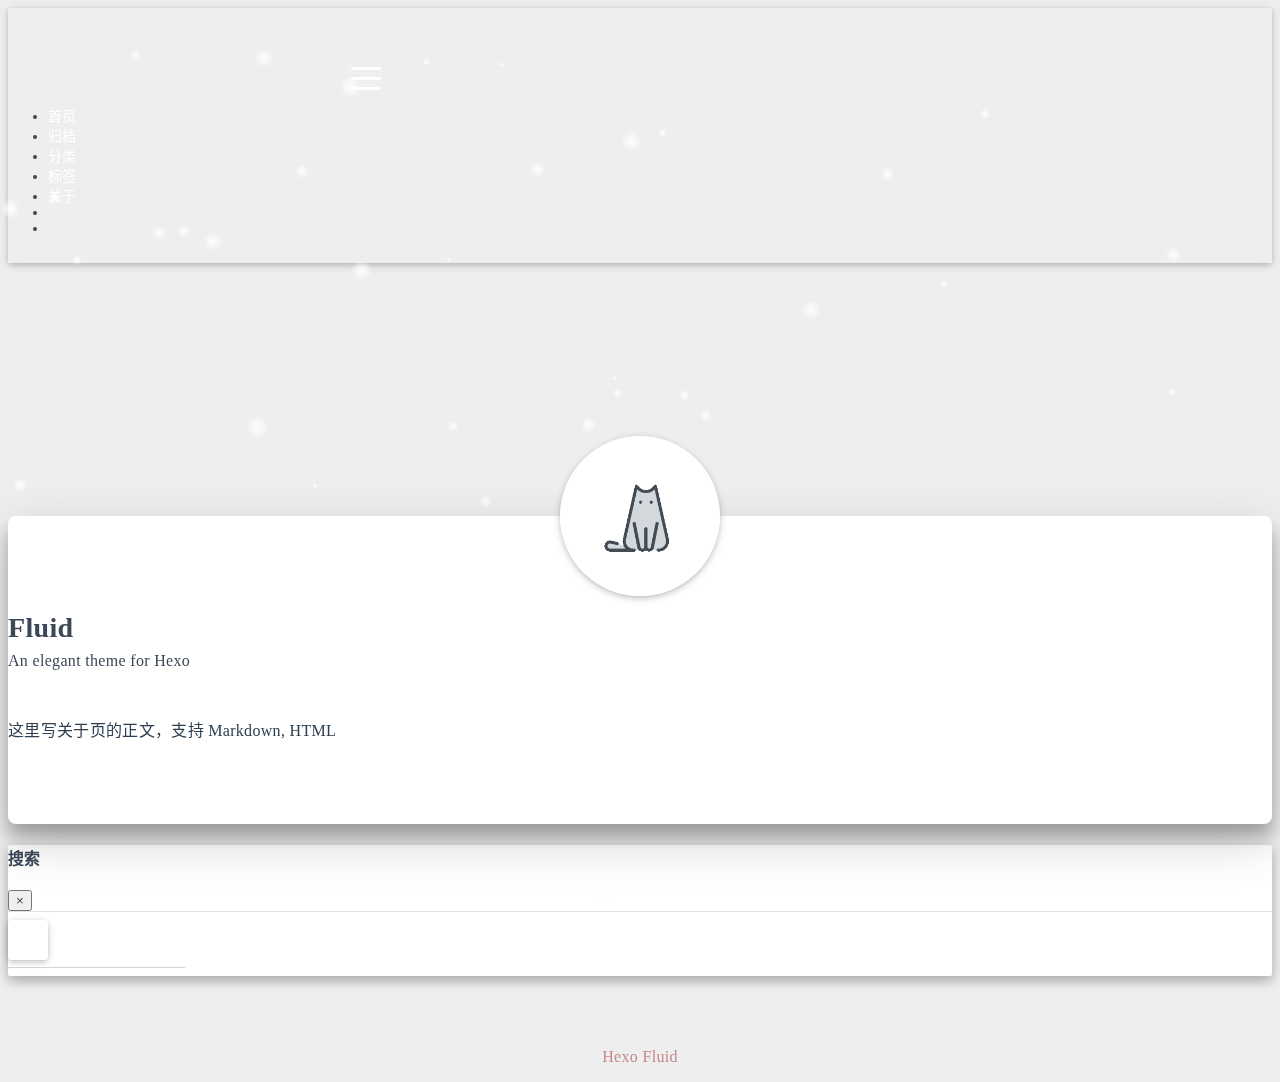
==== commit a98a4a38: "Site updated: 2025-04-04 17:43:35" ====
--- a/about/index.html
+++ b/about/index.html
@@ -213,7 +213,7 @@
   
 
 <div id="banner" class="banner" parallax=true
-     style="background: url('/img/default.png') no-repeat center center; background-size: cover;">
+     style="background: url('/img/article.png') no-repeat center center; background-size: cover;">
   <div class="full-bg-img">
     <div class="mask flex-center" style="background-color: rgba(0, 0, 0, 0.3)">
       <div class="banner-text text-center fade-in-up">
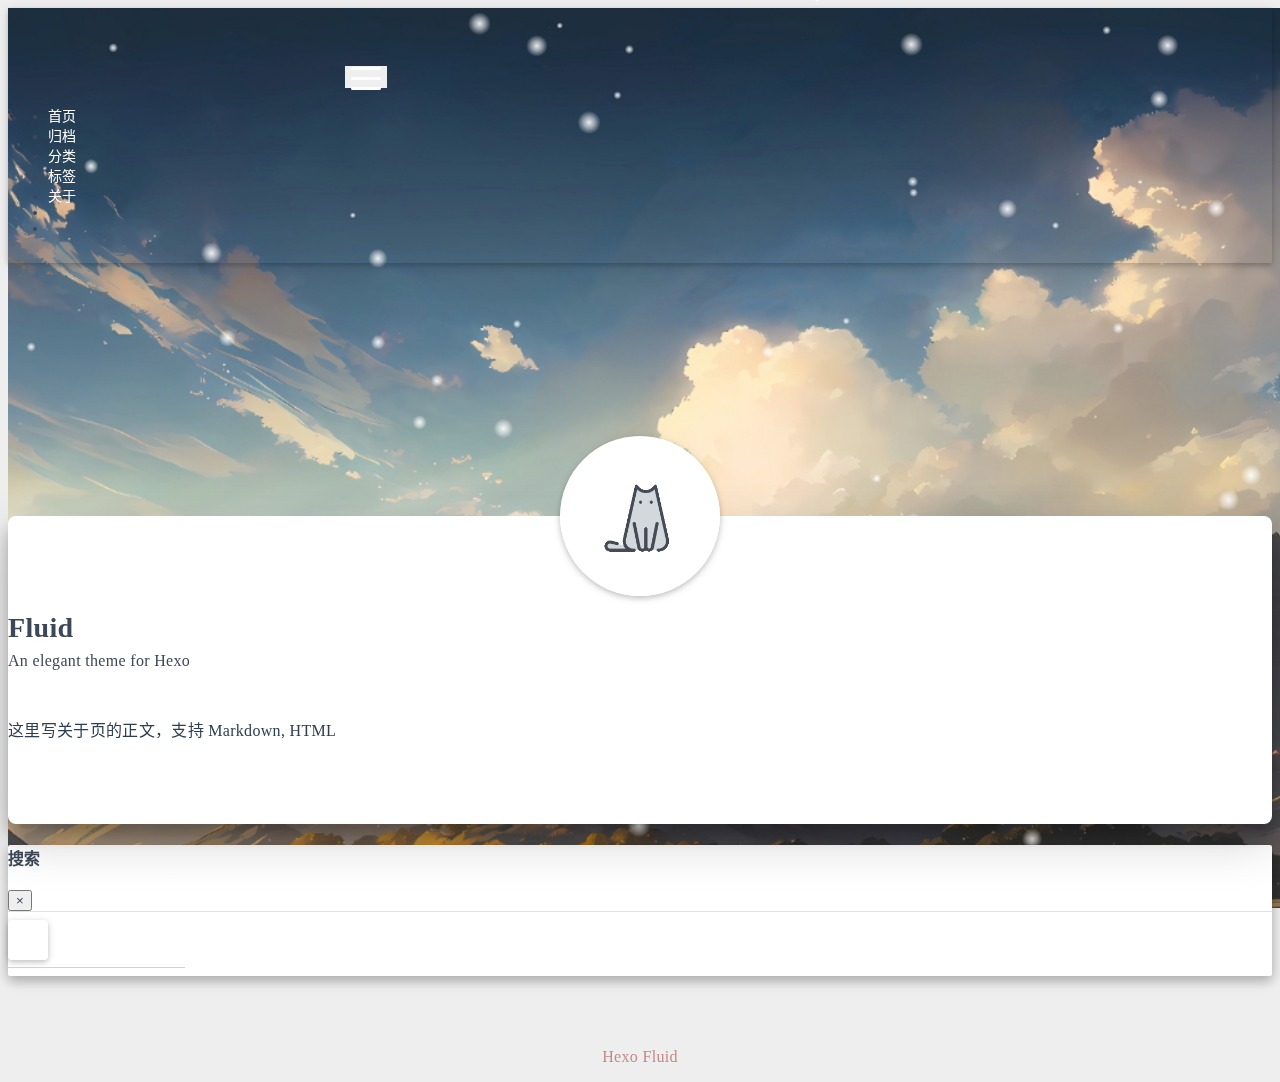
==== commit 379babd5: "Site updated: 2025-04-07 21:01:15" ====
--- a/about/index.html
+++ b/about/index.html
@@ -8,8 +8,8 @@
 <head>
   <meta charset="UTF-8">
 
-  <link rel="apple-touch-icon" sizes="76x76" href="/img/fluid.png">
-  <link rel="icon" href="/img/fluid.png">
+  <link rel="apple-touch-icon" sizes="76x76" href="/img/%E6%B3%B7%E5%A5%88.jpg">
+  <link rel="icon" href="/img/%E6%B3%B7%E5%A5%88.jpg">
   
 
   <meta name="viewport" content="width=device-width, initial-scale=1.0, maximum-scale=5.0, shrink-to-fit=no">
@@ -213,7 +213,7 @@
   
 
 <div id="banner" class="banner" parallax=true
-     style="background: url('/img/article.png') no-repeat center center; background-size: cover;">
+     style="background: url('/img/article.jpg') no-repeat center center; background-size: cover;">
   <div class="full-bg-img">
     <div class="mask flex-center" style="background-color: rgba(0, 0, 0, 0.3)">
       <div class="banner-text text-center fade-in-up">
